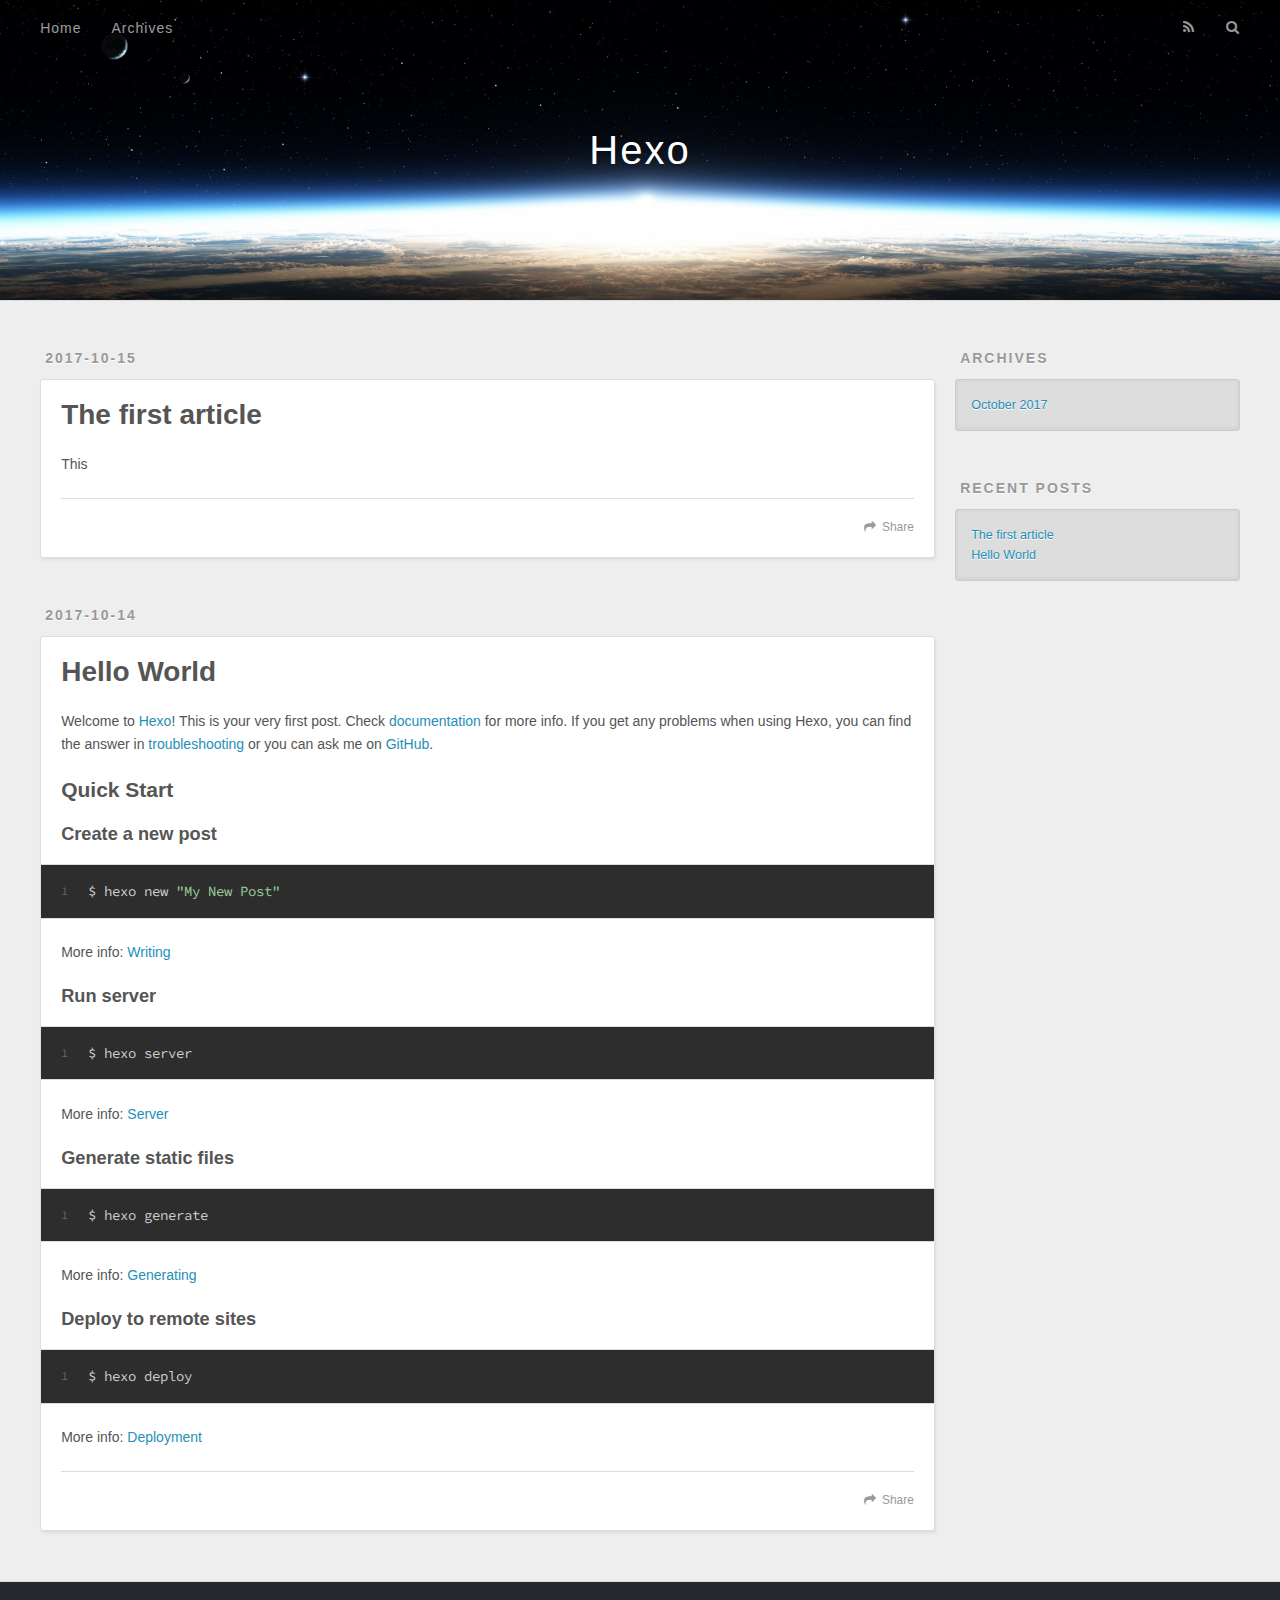
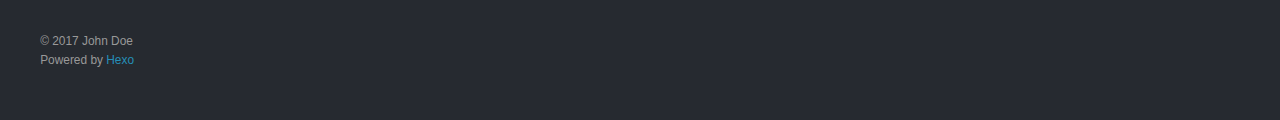
==== index.html @ 7804488b "Site updated: 2017-10-15 09:43:12" ====
<!DOCTYPE html>
<html>
<head>
  <meta charset="utf-8">
  
  <title>Hexo</title>
  <meta name="viewport" content="width=device-width, initial-scale=1, maximum-scale=1">
  <meta property="og:type" content="website">
<meta property="og:title" content="Hexo">
<meta property="og:url" content="http://yoursite.com/index.html">
<meta property="og:site_name" content="Hexo">
<meta name="twitter:card" content="summary">
<meta name="twitter:title" content="Hexo">
  
    <link rel="alternate" href="/atom.xml" title="Hexo" type="application/atom+xml">
  
  
    <link rel="icon" href="/favicon.png">
  
  
    <link href="//fonts.googleapis.com/css?family=Source+Code+Pro" rel="stylesheet" type="text/css">
  
  <link rel="stylesheet" href="/css/style.css">
  

</head>

<body>
  <div id="container">
    <div id="wrap">
      <header id="header">
  <div id="banner"></div>
  <div id="header-outer" class="outer">
    <div id="header-title" class="inner">
      <h1 id="logo-wrap">
        <a href="/" id="logo">Hexo</a>
      </h1>
      
    </div>
    <div id="header-inner" class="inner">
      <nav id="main-nav">
        <a id="main-nav-toggle" class="nav-icon"></a>
        
          <a class="main-nav-link" href="/">Home</a>
        
          <a class="main-nav-link" href="/archives">Archives</a>
        
      </nav>
      <nav id="sub-nav">
        
          <a id="nav-rss-link" class="nav-icon" href="/atom.xml" title="RSS Feed"></a>
        
        <a id="nav-search-btn" class="nav-icon" title="Search"></a>
      </nav>
      <div id="search-form-wrap">
        <form action="//google.com/search" method="get" accept-charset="UTF-8" class="search-form"><input type="search" name="q" class="search-form-input" placeholder="Search"><button type="submit" class="search-form-submit">&#xF002;</button><input type="hidden" name="sitesearch" value="http://yoursite.com"></form>
      </div>
    </div>
  </div>
</header>
      <div class="outer">
        <section id="main">
  
    <article id="post-The-first-article" class="article article-type-post" itemscope itemprop="blogPost">
  <div class="article-meta">
    <a href="/2017/10/15/The-first-article/" class="article-date">
  <time datetime="2017-10-14T16:37:29.000Z" itemprop="datePublished">2017-10-15</time>
</a>
    
  </div>
  <div class="article-inner">
    
    
      <header class="article-header">
        
  
    <h1 itemprop="name">
      <a class="article-title" href="/2017/10/15/The-first-article/">The first article</a>
    </h1>
  

      </header>
    
    <div class="article-entry" itemprop="articleBody">
      
        <p>This </p>

      
    </div>
    <footer class="article-footer">
      <a data-url="http://yoursite.com/2017/10/15/The-first-article/" data-id="cj8rjr5af0001rkcb51m2x45f" class="article-share-link">Share</a>
      
      
    </footer>
  </div>
  
</article>


  
    <article id="post-hello-world" class="article article-type-post" itemscope itemprop="blogPost">
  <div class="article-meta">
    <a href="/2017/10/14/hello-world/" class="article-date">
  <time datetime="2017-10-14T12:54:34.134Z" itemprop="datePublished">2017-10-14</time>
</a>
    
  </div>
  <div class="article-inner">
    
    
      <header class="article-header">
        
  
    <h1 itemprop="name">
      <a class="article-title" href="/2017/10/14/hello-world/">Hello World</a>
    </h1>
  

      </header>
    
    <div class="article-entry" itemprop="articleBody">
      
        <p>Welcome to <a href="https://hexo.io/" target="_blank" rel="external">Hexo</a>! This is your very first post. Check <a href="https://hexo.io/docs/" target="_blank" rel="external">documentation</a> for more info. If you get any problems when using Hexo, you can find the answer in <a href="https://hexo.io/docs/troubleshooting.html" target="_blank" rel="external">troubleshooting</a> or you can ask me on <a href="https://github.com/hexojs/hexo/issues" target="_blank" rel="external">GitHub</a>.</p>
<h2 id="Quick-Start"><a href="#Quick-Start" class="headerlink" title="Quick Start"></a>Quick Start</h2><h3 id="Create-a-new-post"><a href="#Create-a-new-post" class="headerlink" title="Create a new post"></a>Create a new post</h3><figure class="highlight bash"><table><tr><td class="gutter"><pre><div class="line">1</div></pre></td><td class="code"><pre><div class="line">$ hexo new <span class="string">"My New Post"</span></div></pre></td></tr></table></figure>
<p>More info: <a href="https://hexo.io/docs/writing.html" target="_blank" rel="external">Writing</a></p>
<h3 id="Run-server"><a href="#Run-server" class="headerlink" title="Run server"></a>Run server</h3><figure class="highlight bash"><table><tr><td class="gutter"><pre><div class="line">1</div></pre></td><td class="code"><pre><div class="line">$ hexo server</div></pre></td></tr></table></figure>
<p>More info: <a href="https://hexo.io/docs/server.html" target="_blank" rel="external">Server</a></p>
<h3 id="Generate-static-files"><a href="#Generate-static-files" class="headerlink" title="Generate static files"></a>Generate static files</h3><figure class="highlight bash"><table><tr><td class="gutter"><pre><div class="line">1</div></pre></td><td class="code"><pre><div class="line">$ hexo generate</div></pre></td></tr></table></figure>
<p>More info: <a href="https://hexo.io/docs/generating.html" target="_blank" rel="external">Generating</a></p>
<h3 id="Deploy-to-remote-sites"><a href="#Deploy-to-remote-sites" class="headerlink" title="Deploy to remote sites"></a>Deploy to remote sites</h3><figure class="highlight bash"><table><tr><td class="gutter"><pre><div class="line">1</div></pre></td><td class="code"><pre><div class="line">$ hexo deploy</div></pre></td></tr></table></figure>
<p>More info: <a href="https://hexo.io/docs/deployment.html" target="_blank" rel="external">Deployment</a></p>

      
    </div>
    <footer class="article-footer">
      <a data-url="http://yoursite.com/2017/10/14/hello-world/" data-id="cj8rjr5a20000rkcbiv8e2maz" class="article-share-link">Share</a>
      
      
    </footer>
  </div>
  
</article>


  

</section>
        
          <aside id="sidebar">
  
    

  
    

  
    
  
    
  <div class="widget-wrap">
    <h3 class="widget-title">Archives</h3>
    <div class="widget">
      <ul class="archive-list"><li class="archive-list-item"><a class="archive-list-link" href="/archives/2017/10/">October 2017</a></li></ul>
    </div>
  </div>


  
    
  <div class="widget-wrap">
    <h3 class="widget-title">Recent Posts</h3>
    <div class="widget">
      <ul>
        
          <li>
            <a href="/2017/10/15/The-first-article/">The first article</a>
          </li>
        
          <li>
            <a href="/2017/10/14/hello-world/">Hello World</a>
          </li>
        
      </ul>
    </div>
  </div>

  
</aside>
        
      </div>
      <footer id="footer">
  
  <div class="outer">
    <div id="footer-info" class="inner">
      &copy; 2017 John Doe<br>
      Powered by <a href="http://hexo.io/" target="_blank">Hexo</a>
    </div>
  </div>
</footer>
    </div>
    <nav id="mobile-nav">
  
    <a href="/" class="mobile-nav-link">Home</a>
  
    <a href="/archives" class="mobile-nav-link">Archives</a>
  
</nav>
    

<script src="//ajax.googleapis.com/ajax/libs/jquery/2.0.3/jquery.min.js"></script>


  <link rel="stylesheet" href="/fancybox/jquery.fancybox.css">
  <script src="/fancybox/jquery.fancybox.pack.js"></script>


<script src="/js/script.js"></script>

  </div>
</body>
</html>
---- css/style.css ----
body {
  width: 100%;
}
body:before,
body:after {
  content: "";
  display: table;
}
body:after {
  clear: both;
}
html,
body,
div,
span,
applet,
object,
iframe,
h1,
h2,
h3,
h4,
h5,
h6,
p,
blockquote,
pre,
a,
abbr,
acronym,
address,
big,
cite,
code,
del,
dfn,
em,
img,
ins,
kbd,
q,
s,
samp,
small,
strike,
strong,
sub,
sup,
tt,
var,
dl,
dt,
dd,
ol,
ul,
li,
fieldset,
form,
label,
legend,
table,
caption,
tbody,
tfoot,
thead,
tr,
th,
td {
  margin: 0;
  padding: 0;
  border: 0;
  outline: 0;
  font-weight: inherit;
  font-style: inherit;
  font-family: inherit;
  font-size: 100%;
  vertical-align: baseline;
}
body {
  line-height: 1;
  color: #000;
  background: #fff;
}
ol,
ul {
  list-style: none;
}
table {
  border-collapse: separate;
  border-spacing: 0;
  vertical-align: middle;
}
caption,
th,
td {
  text-align: left;
  font-weight: normal;
  vertical-align: middle;
}
a img {
  border: none;
}
input,
button {
  margin: 0;
  padding: 0;
}
input::-moz-focus-inner,
button::-moz-focus-inner {
  border: 0;
  padding: 0;
}
@font-face {
  font-family: FontAwesome;
  font-style: normal;
  font-weight: normal;
  src: url("fonts/fontawesome-webfont.eot?v=#4.0.3");
  src: url("fonts/fontawesome-webfont.eot?#iefix&v=#4.0.3") format("embedded-opentype"), url("fonts/fontawesome-webfont.woff?v=#4.0.3") format("woff"), url("fonts/fontawesome-webfont.ttf?v=#4.0.3") format("truetype"), url("fonts/fontawesome-webfont.svg#fontawesomeregular?v=#4.0.3") format("svg");
}
html,
body,
#container {
  height: 100%;
}
body {
  background: #eee;
  font: 14px "Helvetica Neue", Helvetica, Arial, sans-serif;
  -webkit-text-size-adjust: 100%;
}
.outer {
  max-width: 1220px;
  margin: 0 auto;
  padding: 0 20px;
}
.outer:before,
.outer:after {
  content: "";
  display: table;
}
.outer:after {
  clear: both;
}
.inner {
  display: inline;
  float: left;
  width: 98.33333333333333%;
  margin: 0 0.833333333333333%;
}
.left,
.alignleft {
  float: left;
}
.right,
.alignright {
  float: right;
}
.clear {
  clear: both;
}
#container {
  position: relative;
}
.mobile-nav-on {
  overflow: hidden;
}
#wrap {
  height: 100%;
  width: 100%;
  position: absolute;
  top: 0;
  left: 0;
  -webkit-transition: 0.2s ease-out;
  -moz-transition: 0.2s ease-out;
  -ms-transition: 0.2s ease-out;
  transition: 0.2s ease-out;
  z-index: 1;
  background: #eee;
}
.mobile-nav-on #wrap {
  left: 280px;
}
@media screen and (min-width: 768px) {
  #main {
    display: inline;
    float: left;
    width: 73.33333333333333%;
    margin: 0 0.833333333333333%;
  }
}
.article-date,
.article-category-link,
.archive-year,
.widget-title {
  text-decoration: none;
  text-transform: uppercase;
  letter-spacing: 2px;
  color: #999;
  margin-bottom: 1em;
  margin-left: 5px;
  line-height: 1em;
  text-shadow: 0 1px #fff;
  font-weight: bold;
}
.article-inner,
.archive-article-inner {
  background: #fff;
  -webkit-box-shadow: 1px 2px 3px #ddd;
  box-shadow: 1px 2px 3px #ddd;
  border: 1px solid #ddd;
  border-radius: 3px;
}
.article-entry h1,
.widget h1 {
  font-size: 2em;
}
.article-entry h2,
.widget h2 {
  font-size: 1.5em;
}
.article-entry h3,
.widget h3 {
  font-size: 1.3em;
}
.article-entry h4,
.widget h4 {
  font-size: 1.2em;
}
.article-entry h5,
.widget h5 {
  font-size: 1em;
}
.article-entry h6,
.widget h6 {
  font-size: 1em;
  color: #999;
}
.article-entry hr,
.widget hr {
  border: 1px dashed #ddd;
}
.article-entry strong,
.widget strong {
  font-weight: bold;
}
.article-entry em,
.widget em,
.article-entry cite,
.widget cite {
  font-style: italic;
}
.article-entry sup,
.widget sup,
.article-entry sub,
.widget sub {
  font-size: 0.75em;
  line-height: 0;
  position: relative;
  vertical-align: baseline;
}
.article-entry sup,
.widget sup {
  top: -0.5em;
}
.article-entry sub,
.widget sub {
  bottom: -0.2em;
}
.article-entry small,
.widget small {
  font-size: 0.85em;
}
.article-entry acronym,
.widget acronym,
.article-entry abbr,
.widget abbr {
  border-bottom: 1px dotted;
}
.article-entry ul,
.widget ul,
.article-entry ol,
.widget ol,
.article-entry dl,
.widget dl {
  margin: 0 20px;
  line-height: 1.6em;
}
.article-entry ul ul,
.widget ul ul,
.article-entry ol ul,
.widget ol ul,
.article-entry ul ol,
.widget ul ol,
.article-entry ol ol,
.widget ol ol {
  margin-top: 0;
  margin-bottom: 0;
}
.article-entry ul,
.widget ul {
  list-style: disc;
}
.article-entry ol,
.widget ol {
  list-style: decimal;
}
.article-entry dt,
.widget dt {
  font-weight: bold;
}
#header {
  height: 300px;
  position: relative;
  border-bottom: 1px solid #ddd;
}
#header:before,
#header:after {
  content: "";
  position: absolute;
  left: 0;
  right: 0;
  height: 40px;
}
#header:before {
  top: 0;
  background: -webkit-linear-gradient(rgba(0,0,0,0.2), transparent);
  background: -moz-linear-gradient(rgba(0,0,0,0.2), transparent);
  background: -ms-linear-gradient(rgba(0,0,0,0.2), transparent);
  background: linear-gradient(rgba(0,0,0,0.2), transparent);
}
#header:after {
  bottom: 0;
  background: -webkit-linear-gradient(transparent, rgba(0,0,0,0.2));
  background: -moz-linear-gradient(transparent, rgba(0,0,0,0.2));
  background: -ms-linear-gradient(transparent, rgba(0,0,0,0.2));
  background: linear-gradient(transparent, rgba(0,0,0,0.2));
}
#header-outer {
  height: 100%;
  position: relative;
}
#header-inner {
  position: relative;
  overflow: hidden;
}
#banner {
  position: absolute;
  top: 0;
  left: 0;
  width: 100%;
  height: 100%;
  background: url("images/banner.jpg") center #000;
  -webkit-background-size: cover;
  -moz-background-size: cover;
  background-size: cover;
  z-index: -1;
}
#header-title {
  text-align: center;
  height: 40px;
  position: absolute;
  top: 50%;
  left: 0;
  margin-top: -20px;
}
#logo,
#subtitle {
  text-decoration: none;
  color: #fff;
  font-weight: 300;
  text-shadow: 0 1px 4px rgba(0,0,0,0.3);
}
#logo {
  font-size: 40px;
  line-height: 40px;
  letter-spacing: 2px;
}
#subtitle {
  font-size: 16px;
  line-height: 16px;
  letter-spacing: 1px;
}
#subtitle-wrap {
  margin-top: 16px;
}
#main-nav {
  float: left;
  margin-left: -15px;
}
.nav-icon,
.main-nav-link {
  float: left;
  color: #fff;
  opacity: 0.6;
  text-decoration: none;
  text-shadow: 0 1px rgba(0,0,0,0.2);
  -webkit-transition: opacity 0.2s;
  -moz-transition: opacity 0.2s;
  -ms-transition: opacity 0.2s;
  transition: opacity 0.2s;
  display: block;
  padding: 20px 15px;
}
.nav-icon:hover,
.main-nav-link:hover {
  opacity: 1;
}
.nav-icon {
  font-family: FontAwesome;
  text-align: center;
  font-size: 14px;
  width: 14px;
  height: 14px;
  padding: 20px 15px;
  position: relative;
  cursor: pointer;
}
.main-nav-link {
  font-weight: 300;
  letter-spacing: 1px;
}
@media screen and (max-width: 479px) {
  .main-nav-link {
    display: none;
  }
}
#main-nav-toggle {
  display: none;
}
#main-nav-toggle:before {
  content: "\f0c9";
}
@media screen and (max-width: 479px) {
  #main-nav-toggle {
    display: block;
  }
}
#sub-nav {
  float: right;
  margin-right: -15px;
}
#nav-rss-link:before {
  content: "\f09e";
}
#nav-search-btn:before {
  content: "\f002";
}
#search-form-wrap {
  position: absolute;
  top: 15px;
  width: 150px;
  height: 30px;
  right: -150px;
  opacity: 0;
  -webkit-transition: 0.2s ease-out;
  -moz-transition: 0.2s ease-out;
  -ms-transition: 0.2s ease-out;
  transition: 0.2s ease-out;
}
#search-form-wrap.on {
  opacity: 1;
  right: 0;
}
@media screen and (max-width: 479px) {
  #search-form-wrap {
    width: 100%;
    right: -100%;
  }
}
.search-form {
  position: absolute;
  top: 0;
  left: 0;
  right: 0;
  background: #fff;
  padding: 5px 15px;
  border-radius: 15px;
  -webkit-box-shadow: 0 0 10px rgba(0,0,0,0.3);
  box-shadow: 0 0 10px rgba(0,0,0,0.3);
}
.search-form-input {
  border: none;
  background: none;
  color: #555;
  width: 100%;
  font: 13px "Helvetica Neue", Helvetica, Arial, sans-serif;
  outline: none;
}
.search-form-input::-webkit-search-results-decoration,
.search-form-input::-webkit-search-cancel-button {
  -webkit-appearance: none;
}
.search-form-submit {
  position: absolute;
  top: 50%;
  right: 10px;
  margin-top: -7px;
  font: 13px FontAwesome;
  border: none;
  background: none;
  color: #bbb;
  cursor: pointer;
}
.search-form-submit:hover,
.search-form-submit:focus {
  color: #777;
}
.article {
  margin: 50px 0;
}
.article-inner {
  overflow: hidden;
}
.article-meta:before,
.article-meta:after {
  content: "";
  display: table;
}
.article-meta:after {
  clear: both;
}
.article-date {
  float: left;
}
.article-category {
  float: left;
  line-height: 1em;
  color: #ccc;
  text-shadow: 0 1px #fff;
  margin-left: 8px;
}
.article-category:before {
  content: "\2022";
}
.article-category-link {
  margin: 0 12px 1em;
}
.article-header {
  padding: 20px 20px 0;
}
.article-title {
  text-decoration: none;
  font-size: 2em;
  font-weight: bold;
  color: #555;
  line-height: 1.1em;
  -webkit-transition: color 0.2s;
  -moz-transition: color 0.2s;
  -ms-transition: color 0.2s;
  transition: color 0.2s;
}
a.article-title:hover {
  color: #258fb8;
}
.article-entry {
  color: #555;
  padding: 0 20px;
}
.article-entry:before,
.article-entry:after {
  content: "";
  display: table;
}
.article-entry:after {
  clear: both;
}
.article-entry p,
.article-entry table {
  line-height: 1.6em;
  margin: 1.6em 0;
}
.article-entry h1,
.article-entry h2,
.article-entry h3,
.article-entry h4,
.article-entry h5,
.article-entry h6 {
  font-weight: bold;
}
.article-entry h1,
.article-entry h2,
.article-entry h3,
.article-entry h4,
.article-entry h5,
.article-entry h6 {
  line-height: 1.1em;
  margin: 1.1em 0;
}
.article-entry a {
  color: #258fb8;
  text-decoration: none;
}
.article-entry a:hover {
  text-decoration: underline;
}
.article-entry ul,
.article-entry ol,
.article-entry dl {
  margin-top: 1.6em;
  margin-bottom: 1.6em;
}
.article-entry img,
.article-entry video {
  max-width: 100%;
  height: auto;
  display: block;
  margin: auto;
}
.article-entry iframe {
  border: none;
}
.article-entry table {
  width: 100%;
  border-collapse: collapse;
  border-spacing: 0;
}
.article-entry th {
  font-weight: bold;
  border-bottom: 3px solid #ddd;
  padding-bottom: 0.5em;
}
.article-entry td {
  border-bottom: 1px solid #ddd;
  padding: 10px 0;
}
.article-entry blockquote {
  font-family: Georgia, "Times New Roman", serif;
  font-size: 1.4em;
  margin: 1.6em 20px;
  text-align: center;
}
.article-entry blockquote footer {
  font-size: 14px;
  margin: 1.6em 0;
  font-family: "Helvetica Neue", Helvetica, Arial, sans-serif;
}
.article-entry blockquote footer cite:before {
  content: "—";
  padding: 0 0.5em;
}
.article-entry .pullquote {
  text-align: left;
  width: 45%;
  margin: 0;
}
.article-entry .pullquote.left {
  margin-left: 0.5em;
  margin-right: 1em;
}
.article-entry .pullquote.right {
  margin-right: 0.5em;
  margin-left: 1em;
}
.article-entry .caption {
  color: #999;
  display: block;
  font-size: 0.9em;
  margin-top: 0.5em;
  position: relative;
  text-align: center;
}
.article-entry .video-container {
  position: relative;
  padding-top: 56.25%;
  height: 0;
  overflow: hidden;
}
.article-entry .video-container iframe,
.article-entry .video-container object,
.article-entry .video-container embed {
  position: absolute;
  top: 0;
  left: 0;
  width: 100%;
  height: 100%;
  margin-top: 0;
}
.article-more-link a {
  display: inline-block;
  line-height: 1em;
  padding: 6px 15px;
  border-radius: 15px;
  background: #eee;
  color: #999;
  text-shadow: 0 1px #fff;
  text-decoration: none;
}
.article-more-link a:hover {
  background: #258fb8;
  color: #fff;
  text-decoration: none;
  text-shadow: 0 1px #1e7293;
}
.article-footer {
  font-size: 0.85em;
  line-height: 1.6em;
  border-top: 1px solid #ddd;
  padding-top: 1.6em;
  margin: 0 20px 20px;
}
.article-footer:before,
.article-footer:after {
  content: "";
  display: table;
}
.article-footer:after {
  clear: both;
}
.article-footer a {
  color: #999;
  text-decoration: none;
}
.article-footer a:hover {
  color: #555;
}
.article-tag-list-item {
  float: left;
  margin-right: 10px;
}
.article-tag-list-link:before {
  content: "#";
}
.article-comment-link {
  float: right;
}
.article-comment-link:before {
  content: "\f075";
  font-family: FontAwesome;
  padding-right: 8px;
}
.article-share-link {
  cursor: pointer;
  float: right;
  margin-left: 20px;
}
.article-share-link:before {
  content: "\f064";
  font-family: FontAwesome;
  padding-right: 6px;
}
#article-nav {
  position: relative;
}
#article-nav:before,
#article-nav:after {
  content: "";
  display: table;
}
#article-nav:after {
  clear: both;
}
@media screen and (min-width: 768px) {
  #article-nav {
    margin: 50px 0;
  }
  #article-nav:before {
    width: 8px;
    height: 8px;
    position: absolute;
    top: 50%;
    left: 50%;
    margin-top: -4px;
    margin-left: -4px;
    content: "";
    border-radius: 50%;
    background: #ddd;
    -webkit-box-shadow: 0 1px 2px #fff;
    box-shadow: 0 1px 2px #fff;
  }
}
.article-nav-link-wrap {
  text-decoration: none;
  text-shadow: 0 1px #fff;
  color: #999;
  -webkit-box-sizing: border-box;
  -moz-box-sizing: border-box;
  box-sizing: border-box;
  margin-top: 50px;
  text-align: center;
  display: block;
}
.article-nav-link-wrap:hover {
  color: #555;
}
@media screen and (min-width: 768px) {
  .article-nav-link-wrap {
    width: 50%;
    margin-top: 0;
  }
}
@media screen and (min-width: 768px) {
  #article-nav-newer {
    float: left;
    text-align: right;
    padding-right: 20px;
  }
}
@media screen and (min-width: 768px) {
  #article-nav-older {
    float: right;
    text-align: left;
    padding-left: 20px;
  }
}
.article-nav-caption {
  text-transform: uppercase;
  letter-spacing: 2px;
  color: #ddd;
  line-height: 1em;
  font-weight: bold;
}
#article-nav-newer .article-nav-caption {
  margin-right: -2px;
}
.article-nav-title {
  font-size: 0.85em;
  line-height: 1.6em;
  margin-top: 0.5em;
}
.article-share-box {
  position: absolute;
  display: none;
  background: #fff;
  -webkit-box-shadow: 1px 2px 10px rgba(0,0,0,0.2);
  box-shadow: 1px 2px 10px rgba(0,0,0,0.2);
  border-radius: 3px;
  margin-left: -145px;
  overflow: hidden;
  z-index: 1;
}
.article-share-box.on {
  display: block;
}
.article-share-input {
  width: 100%;
  background: none;
  -webkit-box-sizing: border-box;
  -moz-box-sizing: border-box;
  box-sizing: border-box;
  font: 14px "Helvetica Neue", Helvetica, Arial, sans-serif;
  padding: 0 15px;
  color: #555;
  outline: none;
  border: 1px solid #ddd;
  border-radius: 3px 3px 0 0;
  height: 36px;
  line-height: 36px;
}
.article-share-links {
  background: #eee;
}
.article-share-links:before,
.article-share-links:after {
  content: "";
  display: table;
}
.article-share-links:after {
  clear: both;
}
.article-share-twitter,
.article-share-facebook,
.article-share-pinterest,
.article-share-google {
  width: 50px;
  height: 36px;
  display: block;
  float: left;
  position: relative;
  color: #999;
  text-shadow: 0 1px #fff;
}
.article-share-twitter:before,
.article-share-facebook:before,
.article-share-pinterest:before,
.article-share-google:before {
  font-size: 20px;
  font-family: FontAwesome;
  width: 20px;
  height: 20px;
  position: absolute;
  top: 50%;
  left: 50%;
  margin-top: -10px;
  margin-left: -10px;
  text-align: center;
}
.article-share-twitter:hover,
.article-share-facebook:hover,
.article-share-pinterest:hover,
.article-share-google:hover {
  color: #fff;
}
.article-share-twitter:before {
  content: "\f099";
}
.article-share-twitter:hover {
  background: #00aced;
  text-shadow: 0 1px #008abe;
}
.article-share-facebook:before {
  content: "\f09a";
}
.article-share-facebook:hover {
  background: #3b5998;
  text-shadow: 0 1px #2f477a;
}
.article-share-pinterest:before {
  content: "\f0d2";
}
.article-share-pinterest:hover {
  background: #cb2027;
  text-shadow: 0 1px #a21a1f;
}
.article-share-google:before {
  content: "\f0d5";
}
.article-share-google:hover {
  background: #dd4b39;
  text-shadow: 0 1px #be3221;
}
.article-gallery {
  background: #000;
  position: relative;
}
.article-gallery-photos {
  position: relative;
  overflow: hidden;
}
.article-gallery-img {
  display: none;
  max-width: 100%;
}
.article-gallery-img:first-child {
  display: block;
}
.article-gallery-img.loaded {
  position: absolute;
  display: block;
}
.article-gallery-img img {
  display: block;
  max-width: 100%;
  margin: 0 auto;
}
#comments {
  background: #fff;
  -webkit-box-shadow: 1px 2px 3px #ddd;
  box-shadow: 1px 2px 3px #ddd;
  padding: 20px;
  border: 1px solid #ddd;
  border-radius: 3px;
  margin: 50px 0;
}
#comments a {
  color: #258fb8;
}
.archives-wrap {
  margin: 50px 0;
}
.archives:before,
.archives:after {
  content: "";
  display: table;
}
.archives:after {
  clear: both;
}
.archive-year-wrap {
  margin-bottom: 1em;
}
.archives {
  -webkit-column-gap: 10px;
  -moz-column-gap: 10px;
  column-gap: 10px;
}
@media screen and (min-width: 480px) and (max-width: 767px) {
  .archives {
    -webkit-column-count: 2;
    -moz-column-count: 2;
    column-count: 2;
  }
}
@media screen and (min-width: 768px) {
  .archives {
    -webkit-column-count: 3;
    -moz-column-count: 3;
    column-count: 3;
  }
}
.archive-article {
  -webkit-column-break-inside: avoid;
  page-break-inside: avoid;
  overflow: hidden;
  break-inside: avoid-column;
}
.archive-article-inner {
  padding: 10px;
  margin-bottom: 15px;
}
.archive-article-title {
  text-decoration: none;
  font-weight: bold;
  color: #555;
  -webkit-transition: color 0.2s;
  -moz-transition: color 0.2s;
  -ms-transition: color 0.2s;
  transition: color 0.2s;
  line-height: 1.6em;
}
.archive-article-title:hover {
  color: #258fb8;
}
.archive-article-footer {
  margin-top: 1em;
}
.archive-article-date {
  color: #999;
  text-decoration: none;
  font-size: 0.85em;
  line-height: 1em;
  margin-bottom: 0.5em;
  display: block;
}
#page-nav {
  margin: 50px auto;
  background: #fff;
  -webkit-box-shadow: 1px 2px 3px #ddd;
  box-shadow: 1px 2px 3px #ddd;
  border: 1px solid #ddd;
  border-radius: 3px;
  text-align: center;
  color: #999;
  overflow: hidden;
}
#page-nav:before,
#page-nav:after {
  content: "";
  display: table;
}
#page-nav:after {
  clear: both;
}
#page-nav a,
#page-nav span {
  padding: 10px 20px;
  line-height: 1;
  height: 2ex;
}
#page-nav a {
  color: #999;
  text-decoration: none;
}
#page-nav a:hover {
  background: #999;
  color: #fff;
}
#page-nav .prev {
  float: left;
}
#page-nav .next {
  float: right;
}
#page-nav .page-number {
  display: inline-block;
}
@media screen and (max-width: 479px) {
  #page-nav .page-number {
    display: none;
  }
}
#page-nav .current {
  color: #555;
  font-weight: bold;
}
#page-nav .space {
  color: #ddd;
}
#footer {
  background: #262a30;
  padding: 50px 0;
  border-top: 1px solid #ddd;
  color: #999;
}
#footer a {
  color: #258fb8;
  text-decoration: none;
}
#footer a:hover {
  text-decoration: underline;
}
#footer-info {
  line-height: 1.6em;
  font-size: 0.85em;
}
.article-entry pre,
.article-entry .highlight {
  background: #2d2d2d;
  margin: 0 -20px;
  padding: 15px 20px;
  border-style: solid;
  border-color: #ddd;
  border-width: 1px 0;
  overflow: auto;
  color: #ccc;
  line-height: 22.400000000000002px;
}
.article-entry .highlight .gutter pre,
.article-entry .gist .gist-file .gist-data .line-numbers {
  color: #666;
  font-size: 0.85em;
}
.article-entry pre,
.article-entry code {
  font-family: "Source Code Pro", Consolas, Monaco, Menlo, Consolas, monospace;
}
.article-entry code {
  background: #eee;
  text-shadow: 0 1px #fff;
  padding: 0 0.3em;
}
.article-entry pre code {
  background: none;
  text-shadow: none;
  padding: 0;
}
.article-entry .highlight pre {
  border: none;
  margin: 0;
  padding: 0;
}
.article-entry .highlight table {
  margin: 0;
  width: auto;
}
.article-entry .highlight td {
  border: none;
  padding: 0;
}
.article-entry .highlight figcaption {
  font-size: 0.85em;
  color: #999;
  line-height: 1em;
  margin-bottom: 1em;
}
.article-entry .highlight figcaption:before,
.article-entry .highlight figcaption:after {
  content: "";
  display: table;
}
.article-entry .highlight figcaption:after {
  clear: both;
}
.article-entry .highlight figcaption a {
  float: right;
}
.article-entry .highlight .gutter pre {
  text-align: right;
  padding-right: 20px;
}
.article-entry .highlight .line {
  height: 22.400000000000002px;
}
.article-entry .highlight .line.marked {
  background: #515151;
}
.article-entry .gist {
  margin: 0 -20px;
  border-style: solid;
  border-color: #ddd;
  border-width: 1px 0;
  background: #2d2d2d;
  padding: 15px 20px 15px 0;
}
.article-entry .gist .gist-file {
  border: none;
  font-family: "Source Code Pro", Consolas, Monaco, Menlo, Consolas, monospace;
  margin: 0;
}
.article-entry .gist .gist-file .gist-data {
  background: none;
  border: none;
}
.article-entry .gist .gist-file .gist-data .line-numbers {
  background: none;
  border: none;
  padding: 0 20px 0 0;
}
.article-entry .gist .gist-file .gist-data .line-data {
  padding: 0 !important;
}
.article-entry .gist .gist-file .highlight {
  margin: 0;
  padding: 0;
  border: none;
}
.article-entry .gist .gist-file .gist-meta {
  background: #2d2d2d;
  color: #999;
  font: 0.85em "Helvetica Neue", Helvetica, Arial, sans-serif;
  text-shadow: 0 0;
  padding: 0;
  margin-top: 1em;
  margin-left: 20px;
}
.article-entry .gist .gist-file .gist-meta a {
  color: #258fb8;
  font-weight: normal;
}
.article-entry .gist .gist-file .gist-meta a:hover {
  text-decoration: underline;
}
pre .comment,
pre .title {
  color: #999;
}
pre .variable,
pre .attribute,
pre .tag,
pre .regexp,
pre .ruby .constant,
pre .xml .tag .title,
pre .xml .pi,
pre .xml .doctype,
pre .html .doctype,
pre .css .id,
pre .css .class,
pre .css .pseudo {
  color: #f2777a;
}
pre .number,
pre .preprocessor,
pre .built_in,
pre .literal,
pre .params,
pre .constant {
  color: #f99157;
}
pre .class,
pre .ruby .class .title,
pre .css .rules .attribute {
  color: #9c9;
}
pre .string,
pre .value,
pre .inheritance,
pre .header,
pre .ruby .symbol,
pre .xml .cdata {
  color: #9c9;
}
pre .css .hexcolor {
  color: #6cc;
}
pre .function,
pre .python .decorator,
pre .python .title,
pre .ruby .function .title,
pre .ruby .title .keyword,
pre .perl .sub,
pre .javascript .title,
pre .coffeescript .title {
  color: #69c;
}
pre .keyword,
pre .javascript .function {
  color: #c9c;
}
@media screen and (max-width: 479px) {
  #mobile-nav {
    position: absolute;
    top: 0;
    left: 0;
    width: 280px;
    height: 100%;
    background: #191919;
    border-right: 1px solid #fff;
  }
}
@media screen and (max-width: 479px) {
  .mobile-nav-link {
    display: block;
    color: #999;
    text-decoration: none;
    padding: 15px 20px;
    font-weight: bold;
  }
  .mobile-nav-link:hover {
    color: #fff;
  }
}
@media screen and (min-width: 768px) {
  #sidebar {
    display: inline;
    float: left;
    width: 23.333333333333332%;
    margin: 0 0.833333333333333%;
  }
}
.widget-wrap {
  margin: 50px 0;
}
.widget {
  color: #777;
  text-shadow: 0 1px #fff;
  background: #ddd;
  -webkit-box-shadow: 0 -1px 4px #ccc inset;
  box-shadow: 0 -1px 4px #ccc inset;
  border: 1px solid #ccc;
  padding: 15px;
  border-radius: 3px;
}
.widget a {
  color: #258fb8;
  text-decoration: none;
}
.widget a:hover {
  text-decoration: underline;
}
.widget ul ul,
.widget ol ul,
.widget dl ul,
.widget ul ol,
.widget ol ol,
.widget dl ol,
.widget ul dl,
.widget ol dl,
.widget dl dl {
  margin-left: 15px;
  list-style: disc;
}
.widget {
  line-height: 1.6em;
  word-wrap: break-word;
  font-size: 0.9em;
}
.widget ul,
.widget ol {
  list-style: none;
  margin: 0;
}
.widget ul ul,
.widget ol ul,
.widget ul ol,
.widget ol ol {
  margin: 0 20px;
}
.widget ul ul,
.widget ol ul {
  list-style: disc;
}
.widget ul ol,
.widget ol ol {
  list-style: decimal;
}
.category-list-count,
.tag-list-count,
.archive-list-count {
  padding-left: 5px;
  color: #999;
  font-size: 0.85em;
}
.category-list-count:before,
.tag-list-count:before,
.archive-list-count:before {
  content: "(";
}
.category-list-count:after,
.tag-list-count:after,
.archive-list-count:after {
  content: ")";
}
.tagcloud a {
  margin-right: 5px;
  display: inline-block;
}
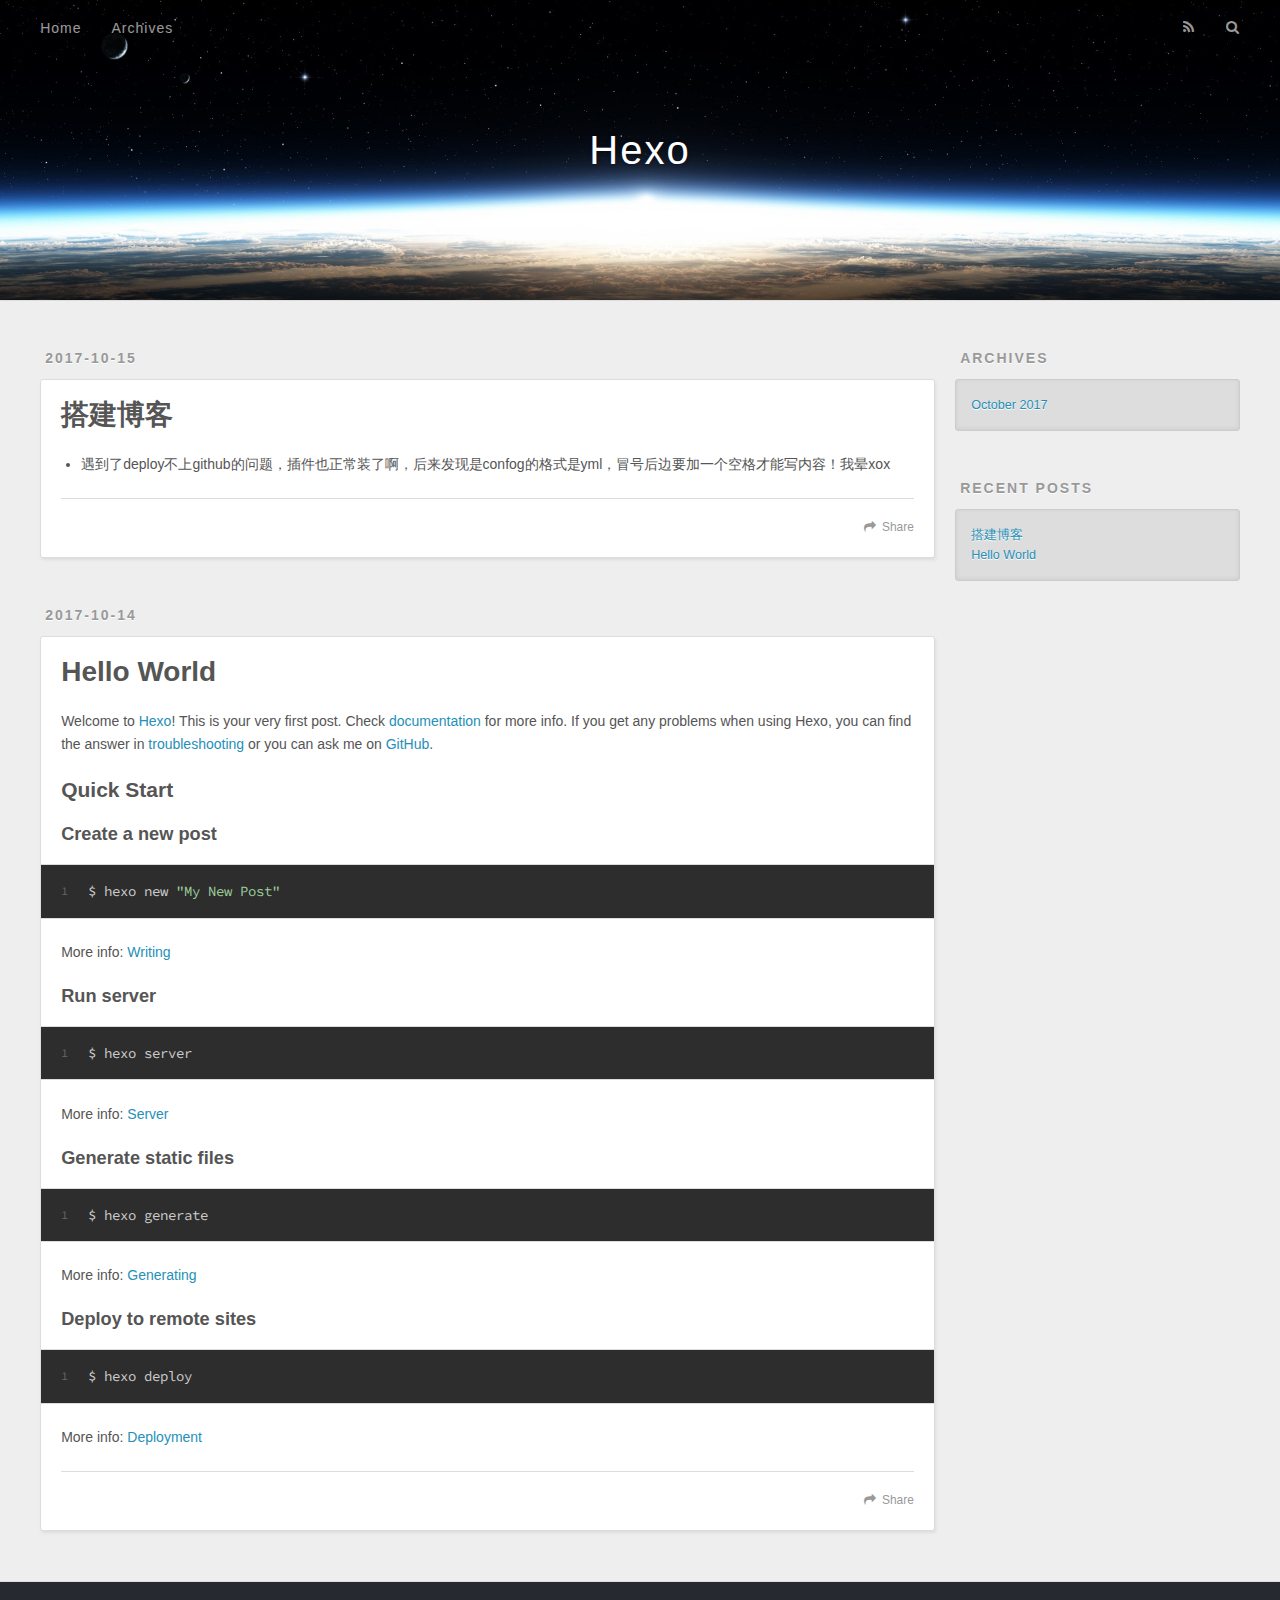
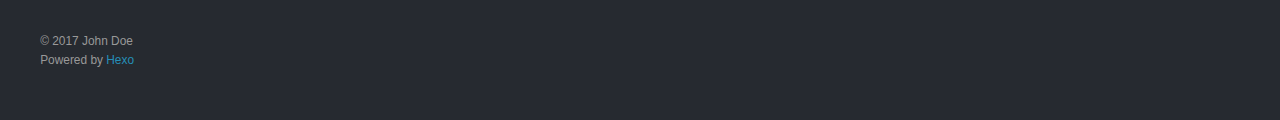
==== commit 67dbb1ba: "Site updated: 2017-10-15 09:51:53" ====
--- a/index.html
+++ b/index.html
@@ -75,7 +75,7 @@
         
   
     <h1 itemprop="name">
-      <a class="article-title" href="/2017/10/15/The-first-article/">The first article</a>
+      <a class="article-title" href="/2017/10/15/The-first-article/">搭建博客</a>
     </h1>
   
 
@@ -83,12 +83,14 @@
     
     <div class="article-entry" itemprop="articleBody">
       
-        <p>This </p>
+        <ul>
+<li>遇到了deploy不上github的问题，插件也正常装了啊，后来发现是confog的格式是yml，冒号后边要加一个空格才能写内容！我晕xox </li>
+</ul>
 
       
     </div>
     <footer class="article-footer">
-      <a data-url="http://yoursite.com/2017/10/15/The-first-article/" data-id="cj8rjr5af0001rkcb51m2x45f" class="article-share-link">Share</a>
+      <a data-url="http://yoursite.com/2017/10/15/The-first-article/" data-id="cj8s3hzmt0000locb338qxsbp" class="article-share-link">Share</a>
       
       
     </footer>
@@ -133,7 +135,7 @@
       
     </div>
     <footer class="article-footer">
-      <a data-url="http://yoursite.com/2017/10/14/hello-world/" data-id="cj8rjr5a20000rkcbiv8e2maz" class="article-share-link">Share</a>
+      <a data-url="http://yoursite.com/2017/10/14/hello-world/" data-id="cj8s3hzn20001locbwun68vrm" class="article-share-link">Share</a>
       
       
     </footer>
@@ -173,7 +175,7 @@
       <ul>
         
           <li>
-            <a href="/2017/10/15/The-first-article/">The first article</a>
+            <a href="/2017/10/15/The-first-article/">搭建博客</a>
           </li>
         
           <li>
--- a/css/style.css
+++ b/css/style.css
@@ -143,8 +143,8 @@
 .inner {
   display: inline;
   float: left;
-  width: 98.33333333333333%;
-  margin: 0 0.833333333333333%;
+  width: 98.3333333333333%;
+  margin: 0 0.8333333333333%;
 }
 .left,
 .alignleft {
@@ -183,8 +183,8 @@
   #main {
     display: inline;
     float: left;
-    width: 73.33333333333333%;
-    margin: 0 0.833333333333333%;
+    width: 73.3333333333333%;
+    margin: 0 0.8333333333333%;
   }
 }
 .article-date,
@@ -1291,8 +1291,8 @@
   #sidebar {
     display: inline;
     float: left;
-    width: 23.333333333333332%;
-    margin: 0 0.833333333333333%;
+    width: 23.3333333333333%;
+    margin: 0 0.8333333333333%;
   }
 }
 .widget-wrap {
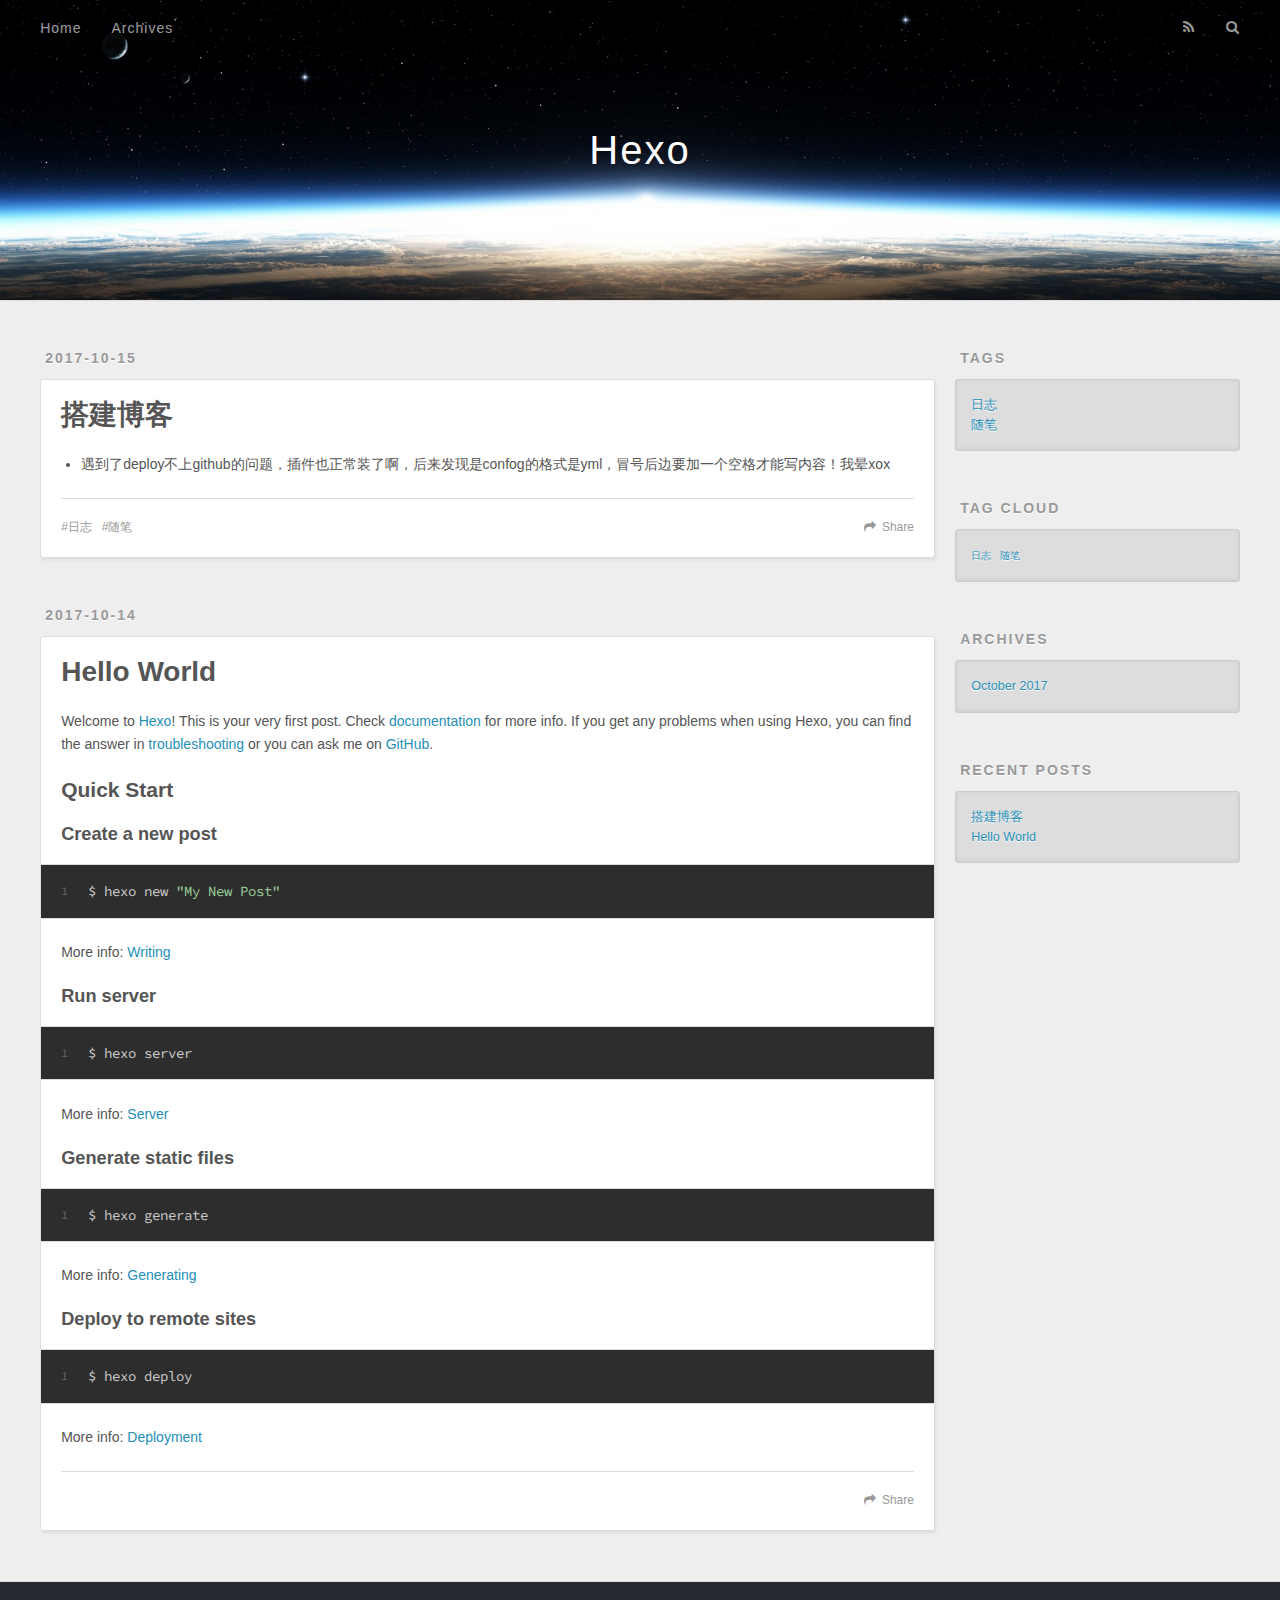
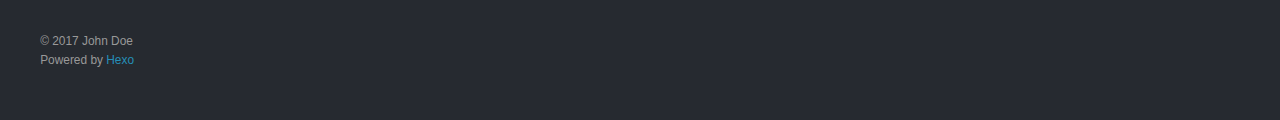
==== commit a73ea29b: "Site updated: 2017-10-15 10:35:26" ====
--- a/index.html
+++ b/index.html
@@ -90,9 +90,11 @@
       
     </div>
     <footer class="article-footer">
-      <a data-url="http://yoursite.com/2017/10/15/The-first-article/" data-id="cj8s3hzmt0000locb338qxsbp" class="article-share-link">Share</a>
-      
-      
+      <a data-url="http://yoursite.com/2017/10/15/The-first-article/" data-id="cj8s4w5ce000078cbz9l8sbc8" class="article-share-link">Share</a>
+      
+      
+  <ul class="article-tag-list"><li class="article-tag-list-item"><a class="article-tag-list-link" href="/tags/日志/">日志</a></li><li class="article-tag-list-item"><a class="article-tag-list-link" href="/tags/随笔/">随笔</a></li></ul>
+
     </footer>
   </div>
   
@@ -135,7 +137,7 @@
       
     </div>
     <footer class="article-footer">
-      <a data-url="http://yoursite.com/2017/10/14/hello-world/" data-id="cj8s3hzn20001locbwun68vrm" class="article-share-link">Share</a>
+      <a data-url="http://yoursite.com/2017/10/14/hello-world/" data-id="cj8s4w5cn000278cb1cs0rxyg" class="article-share-link">Share</a>
       
       
     </footer>
@@ -154,9 +156,23 @@
 
   
     
-
-  
-    
+  <div class="widget-wrap">
+    <h3 class="widget-title">Tags</h3>
+    <div class="widget">
+      <ul class="tag-list"><li class="tag-list-item"><a class="tag-list-link" href="/tags/日志/">日志</a></li><li class="tag-list-item"><a class="tag-list-link" href="/tags/随笔/">随笔</a></li></ul>
+    </div>
+  </div>
+
+
+  
+    
+  <div class="widget-wrap">
+    <h3 class="widget-title">Tag Cloud</h3>
+    <div class="widget tagcloud">
+      <a href="/tags/日志/" style="font-size: 10px;">日志</a> <a href="/tags/随笔/" style="font-size: 10px;">随笔</a>
+    </div>
+  </div>
+
   
     
   <div class="widget-wrap">
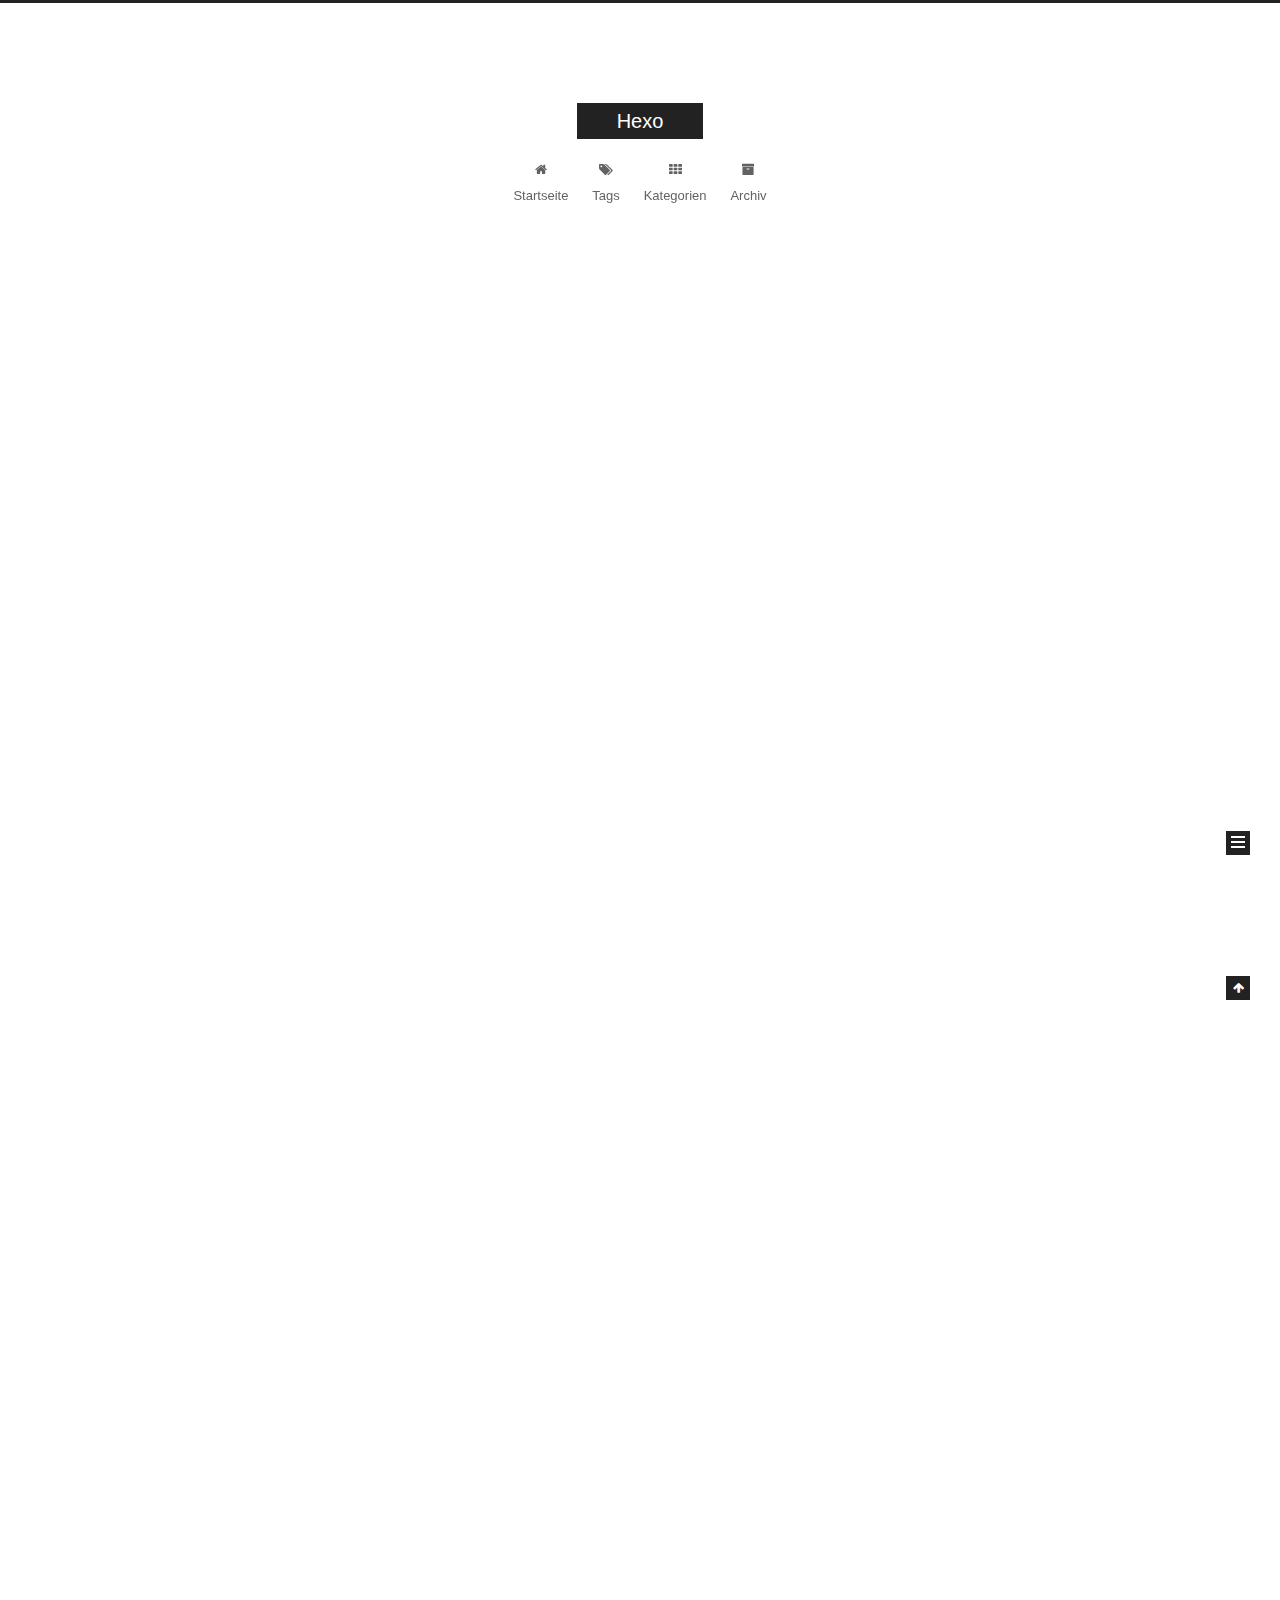
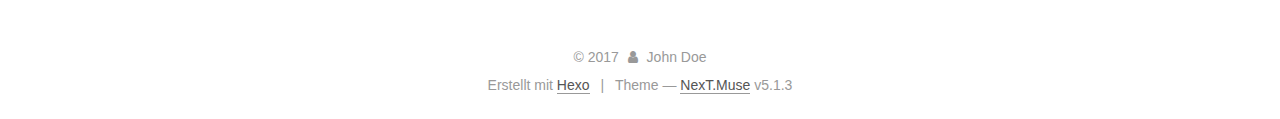
==== commit 0dc087fa: "Site updated: 2017-10-15 10:37:10" ====
--- a/index.html
+++ b/index.html
@@ -1,130 +1,449 @@
 <!DOCTYPE html>
-<html>
+
+
+
+  
+
+
+<html class="theme-next muse use-motion" lang="">
 <head>
-  <meta charset="utf-8">
-  
-  <title>Hexo</title>
-  <meta name="viewport" content="width=device-width, initial-scale=1, maximum-scale=1">
-  <meta property="og:type" content="website">
+  <meta charset="UTF-8"/>
+<meta http-equiv="X-UA-Compatible" content="IE=edge" />
+<meta name="viewport" content="width=device-width, initial-scale=1, maximum-scale=1"/>
+<meta name="theme-color" content="#222">
+
+
+
+
+
+
+
+
+
+<meta http-equiv="Cache-Control" content="no-transform" />
+<meta http-equiv="Cache-Control" content="no-siteapp" />
+
+
+
+
+
+
+
+
+
+
+
+
+
+
+
+
+  
+  
+  <link href="/lib/fancybox/source/jquery.fancybox.css?v=2.1.5" rel="stylesheet" type="text/css" />
+
+
+
+
+
+
+
+<link href="/lib/font-awesome/css/font-awesome.min.css?v=4.6.2" rel="stylesheet" type="text/css" />
+
+<link href="/css/main.css?v=5.1.3" rel="stylesheet" type="text/css" />
+
+
+  <link rel="apple-touch-icon" sizes="180x180" href="/images/apple-touch-icon-next.png?v=5.1.3">
+
+
+  <link rel="icon" type="image/png" sizes="32x32" href="/images/favicon-32x32-next.png?v=5.1.3">
+
+
+  <link rel="icon" type="image/png" sizes="16x16" href="/images/favicon-16x16-next.png?v=5.1.3">
+
+
+  <link rel="mask-icon" href="/images/logo.svg?v=5.1.3" color="#222">
+
+
+
+
+
+  <meta name="keywords" content="Hexo, NexT" />
+
+
+
+
+
+  <link rel="alternate" href="/atom.xml" title="Hexo" type="application/atom+xml" />
+
+
+
+
+
+
+<meta property="og:type" content="website">
 <meta property="og:title" content="Hexo">
 <meta property="og:url" content="http://yoursite.com/index.html">
 <meta property="og:site_name" content="Hexo">
 <meta name="twitter:card" content="summary">
 <meta name="twitter:title" content="Hexo">
-  
-    <link rel="alternate" href="/atom.xml" title="Hexo" type="application/atom+xml">
-  
-  
-    <link rel="icon" href="/favicon.png">
-  
-  
-    <link href="//fonts.googleapis.com/css?family=Source+Code+Pro" rel="stylesheet" type="text/css">
-  
-  <link rel="stylesheet" href="/css/style.css">
-  
+
+
+
+<script type="text/javascript" id="hexo.configurations">
+  var NexT = window.NexT || {};
+  var CONFIG = {
+    root: '/',
+    scheme: 'Muse',
+    version: '5.1.3',
+    sidebar: {"position":"left","display":"post","offset":12,"b2t":false,"scrollpercent":false,"onmobile":false},
+    fancybox: true,
+    tabs: true,
+    motion: {"enable":true,"async":false,"transition":{"post_block":"fadeIn","post_header":"slideDownIn","post_body":"slideDownIn","coll_header":"slideLeftIn","sidebar":"slideUpIn"}},
+    duoshuo: {
+      userId: '0',
+      author: 'Author'
+    },
+    algolia: {
+      applicationID: '',
+      apiKey: '',
+      indexName: '',
+      hits: {"per_page":10},
+      labels: {"input_placeholder":"Search for Posts","hits_empty":"We didn't find any results for the search: ${query}","hits_stats":"${hits} results found in ${time} ms"}
+    }
+  };
+</script>
+
+
+
+  <link rel="canonical" href="http://yoursite.com/"/>
+
+
+
+
+
+  <title>Hexo</title>
+  
+
+
+
+
+
+
+
 
 </head>
 
-<body>
-  <div id="container">
-    <div id="wrap">
-      <header id="header">
-  <div id="banner"></div>
-  <div id="header-outer" class="outer">
-    <div id="header-title" class="inner">
-      <h1 id="logo-wrap">
-        <a href="/" id="logo">Hexo</a>
-      </h1>
-      
+<body itemscope itemtype="http://schema.org/WebPage" lang="">
+
+  
+  
+    
+  
+
+  <div class="container sidebar-position-left 
+  page-home">
+    <div class="headband"></div>
+
+    <header id="header" class="header" itemscope itemtype="http://schema.org/WPHeader">
+      <div class="header-inner"><div class="site-brand-wrapper">
+  <div class="site-meta ">
+    
+
+    <div class="custom-logo-site-title">
+      <a href="/"  class="brand" rel="start">
+        <span class="logo-line-before"><i></i></span>
+        <span class="site-title">Hexo</span>
+        <span class="logo-line-after"><i></i></span>
+      </a>
     </div>
-    <div id="header-inner" class="inner">
-      <nav id="main-nav">
-        <a id="main-nav-toggle" class="nav-icon"></a>
-        
-          <a class="main-nav-link" href="/">Home</a>
-        
-          <a class="main-nav-link" href="/archives">Archives</a>
-        
-      </nav>
-      <nav id="sub-nav">
-        
-          <a id="nav-rss-link" class="nav-icon" href="/atom.xml" title="RSS Feed"></a>
-        
-        <a id="nav-search-btn" class="nav-icon" title="Search"></a>
-      </nav>
-      <div id="search-form-wrap">
-        <form action="//google.com/search" method="get" accept-charset="UTF-8" class="search-form"><input type="search" name="q" class="search-form-input" placeholder="Search"><button type="submit" class="search-form-submit">&#xF002;</button><input type="hidden" name="sitesearch" value="http://yoursite.com"></form>
-      </div>
-    </div>
+      
+        <p class="site-subtitle"></p>
+      
   </div>
-</header>
-      <div class="outer">
-        <section id="main">
-  
-    <article id="post-The-first-article" class="article article-type-post" itemscope itemprop="blogPost">
-  <div class="article-meta">
-    <a href="/2017/10/15/The-first-article/" class="article-date">
-  <time datetime="2017-10-14T16:37:29.000Z" itemprop="datePublished">2017-10-15</time>
-</a>
-    
+
+  <div class="site-nav-toggle">
+    <button>
+      <span class="btn-bar"></span>
+      <span class="btn-bar"></span>
+      <span class="btn-bar"></span>
+    </button>
   </div>
-  <div class="article-inner">
-    
-    
-      <header class="article-header">
-        
-  
-    <h1 itemprop="name">
-      <a class="article-title" href="/2017/10/15/The-first-article/">搭建博客</a>
-    </h1>
-  
-
+</div>
+
+<nav class="site-nav">
+  
+
+  
+    <ul id="menu" class="menu">
+      
+        
+        <li class="menu-item menu-item-home">
+          <a href="/" rel="section">
+            
+              <i class="menu-item-icon fa fa-fw fa-home"></i> <br />
+            
+            Startseite
+          </a>
+        </li>
+      
+        
+        <li class="menu-item menu-item-tags">
+          <a href="/tags/" rel="section">
+            
+              <i class="menu-item-icon fa fa-fw fa-tags"></i> <br />
+            
+            Tags
+          </a>
+        </li>
+      
+        
+        <li class="menu-item menu-item-categories">
+          <a href="/categories/" rel="section">
+            
+              <i class="menu-item-icon fa fa-fw fa-th"></i> <br />
+            
+            Kategorien
+          </a>
+        </li>
+      
+        
+        <li class="menu-item menu-item-archives">
+          <a href="/archives/" rel="section">
+            
+              <i class="menu-item-icon fa fa-fw fa-archive"></i> <br />
+            
+            Archiv
+          </a>
+        </li>
+      
+
+      
+    </ul>
+  
+
+  
+</nav>
+
+
+
+ </div>
+    </header>
+
+    <main id="main" class="main">
+      <div class="main-inner">
+        <div class="content-wrap">
+          <div id="content" class="content">
+            
+  <section id="posts" class="posts-expand">
+    
+      
+
+  
+
+  
+  
+  
+
+  <article class="post post-type-normal" itemscope itemtype="http://schema.org/Article">
+  
+  
+  
+  <div class="post-block">
+    <link itemprop="mainEntityOfPage" href="http://yoursite.com/2017/10/15/The-first-article/">
+
+    <span hidden itemprop="author" itemscope itemtype="http://schema.org/Person">
+      <meta itemprop="name" content="John Doe">
+      <meta itemprop="description" content="">
+      <meta itemprop="image" content="/images/avatar.gif">
+    </span>
+
+    <span hidden itemprop="publisher" itemscope itemtype="http://schema.org/Organization">
+      <meta itemprop="name" content="Hexo">
+    </span>
+
+    
+      <header class="post-header">
+
+        
+        
+          <h1 class="post-title" itemprop="name headline">
+                
+                <a class="post-title-link" href="/2017/10/15/The-first-article/" itemprop="url">搭建博客</a></h1>
+        
+
+        <div class="post-meta">
+          <span class="post-time">
+            
+              <span class="post-meta-item-icon">
+                <i class="fa fa-calendar-o"></i>
+              </span>
+              
+                <span class="post-meta-item-text">Veröffentlicht am</span>
+              
+              <time title="Post created" itemprop="dateCreated datePublished" datetime="2017-10-15T00:37:29+08:00">
+                2017-10-15
+              </time>
+            
+
+            
+
+            
+          </span>
+
+          
+
+          
+            
+          
+
+          
+          
+
+          
+
+          
+
+          
+
+        </div>
       </header>
     
-    <div class="article-entry" itemprop="articleBody">
-      
-        <ul>
+
+    
+    
+    
+    <div class="post-body" itemprop="articleBody">
+
+      
+      
+
+      
+        
+          
+            <ul>
 <li>遇到了deploy不上github的问题，插件也正常装了啊，后来发现是confog的格式是yml，冒号后边要加一个空格才能写内容！我晕xox </li>
 </ul>
 
+          
+        
       
     </div>
-    <footer class="article-footer">
-      <a data-url="http://yoursite.com/2017/10/15/The-first-article/" data-id="cj8s4w5ce000078cbz9l8sbc8" class="article-share-link">Share</a>
-      
-      
-  <ul class="article-tag-list"><li class="article-tag-list-item"><a class="article-tag-list-link" href="/tags/日志/">日志</a></li><li class="article-tag-list-item"><a class="article-tag-list-link" href="/tags/随笔/">随笔</a></li></ul>
-
+    
+    
+    
+
+    
+
+    
+
+    
+
+    <footer class="post-footer">
+      
+
+      
+
+      
+
+      
+      
+        <div class="post-eof"></div>
+      
     </footer>
   </div>
   
-</article>
-
-
-  
-    <article id="post-hello-world" class="article article-type-post" itemscope itemprop="blogPost">
-  <div class="article-meta">
-    <a href="/2017/10/14/hello-world/" class="article-date">
-  <time datetime="2017-10-14T12:54:34.134Z" itemprop="datePublished">2017-10-14</time>
-</a>
-    
-  </div>
-  <div class="article-inner">
-    
-    
-      <header class="article-header">
-        
-  
-    <h1 itemprop="name">
-      <a class="article-title" href="/2017/10/14/hello-world/">Hello World</a>
-    </h1>
-  
-
+  
+  
+  </article>
+
+
+    
+      
+
+  
+
+  
+  
+  
+
+  <article class="post post-type-normal" itemscope itemtype="http://schema.org/Article">
+  
+  
+  
+  <div class="post-block">
+    <link itemprop="mainEntityOfPage" href="http://yoursite.com/2017/10/14/hello-world/">
+
+    <span hidden itemprop="author" itemscope itemtype="http://schema.org/Person">
+      <meta itemprop="name" content="John Doe">
+      <meta itemprop="description" content="">
+      <meta itemprop="image" content="/images/avatar.gif">
+    </span>
+
+    <span hidden itemprop="publisher" itemscope itemtype="http://schema.org/Organization">
+      <meta itemprop="name" content="Hexo">
+    </span>
+
+    
+      <header class="post-header">
+
+        
+        
+          <h1 class="post-title" itemprop="name headline">
+                
+                <a class="post-title-link" href="/2017/10/14/hello-world/" itemprop="url">Hello World</a></h1>
+        
+
+        <div class="post-meta">
+          <span class="post-time">
+            
+              <span class="post-meta-item-icon">
+                <i class="fa fa-calendar-o"></i>
+              </span>
+              
+                <span class="post-meta-item-text">Veröffentlicht am</span>
+              
+              <time title="Post created" itemprop="dateCreated datePublished" datetime="2017-10-14T20:54:34+08:00">
+                2017-10-14
+              </time>
+            
+
+            
+
+            
+          </span>
+
+          
+
+          
+            
+          
+
+          
+          
+
+          
+
+          
+
+          
+
+        </div>
       </header>
     
-    <div class="article-entry" itemprop="articleBody">
-      
-        <p>Welcome to <a href="https://hexo.io/" target="_blank" rel="external">Hexo</a>! This is your very first post. Check <a href="https://hexo.io/docs/" target="_blank" rel="external">documentation</a> for more info. If you get any problems when using Hexo, you can find the answer in <a href="https://hexo.io/docs/troubleshooting.html" target="_blank" rel="external">troubleshooting</a> or you can ask me on <a href="https://github.com/hexojs/hexo/issues" target="_blank" rel="external">GitHub</a>.</p>
+
+    
+    
+    
+    <div class="post-body" itemprop="articleBody">
+
+      
+      
+
+      
+        
+          
+            <p>Welcome to <a href="https://hexo.io/" target="_blank" rel="external">Hexo</a>! This is your very first post. Check <a href="https://hexo.io/docs/" target="_blank" rel="external">documentation</a> for more info. If you get any problems when using Hexo, you can find the answer in <a href="https://hexo.io/docs/troubleshooting.html" target="_blank" rel="external">troubleshooting</a> or you can ask me on <a href="https://github.com/hexojs/hexo/issues" target="_blank" rel="external">GitHub</a>.</p>
 <h2 id="Quick-Start"><a href="#Quick-Start" class="headerlink" title="Quick Start"></a>Quick Start</h2><h3 id="Create-a-new-post"><a href="#Create-a-new-post" class="headerlink" title="Create a new post"></a>Create a new post</h3><figure class="highlight bash"><table><tr><td class="gutter"><pre><div class="line">1</div></pre></td><td class="code"><pre><div class="line">$ hexo new <span class="string">"My New Post"</span></div></pre></td></tr></table></figure>
 <p>More info: <a href="https://hexo.io/docs/writing.html" target="_blank" rel="external">Writing</a></p>
 <h3 id="Run-server"><a href="#Run-server" class="headerlink" title="Run server"></a>Run server</h3><figure class="highlight bash"><table><tr><td class="gutter"><pre><div class="line">1</div></pre></td><td class="code"><pre><div class="line">$ hexo server</div></pre></td></tr></table></figure>
@@ -134,106 +453,323 @@
 <h3 id="Deploy-to-remote-sites"><a href="#Deploy-to-remote-sites" class="headerlink" title="Deploy to remote sites"></a>Deploy to remote sites</h3><figure class="highlight bash"><table><tr><td class="gutter"><pre><div class="line">1</div></pre></td><td class="code"><pre><div class="line">$ hexo deploy</div></pre></td></tr></table></figure>
 <p>More info: <a href="https://hexo.io/docs/deployment.html" target="_blank" rel="external">Deployment</a></p>
 
+          
+        
       
     </div>
-    <footer class="article-footer">
-      <a data-url="http://yoursite.com/2017/10/14/hello-world/" data-id="cj8s4w5cn000278cb1cs0rxyg" class="article-share-link">Share</a>
-      
+    
+    
+    
+
+    
+
+    
+
+    
+
+    <footer class="post-footer">
+      
+
+      
+
+      
+
+      
+      
+        <div class="post-eof"></div>
       
     </footer>
   </div>
   
-</article>
-
-
-  
-
-</section>
-        
-          <aside id="sidebar">
-  
-    
-
-  
-    
-  <div class="widget-wrap">
-    <h3 class="widget-title">Tags</h3>
-    <div class="widget">
-      <ul class="tag-list"><li class="tag-list-item"><a class="tag-list-link" href="/tags/日志/">日志</a></li><li class="tag-list-item"><a class="tag-list-link" href="/tags/随笔/">随笔</a></li></ul>
+  
+  
+  </article>
+
+
+    
+  </section>
+
+  
+
+
+          </div>
+          
+
+
+          
+
+        </div>
+        
+          
+  
+  <div class="sidebar-toggle">
+    <div class="sidebar-toggle-line-wrap">
+      <span class="sidebar-toggle-line sidebar-toggle-line-first"></span>
+      <span class="sidebar-toggle-line sidebar-toggle-line-middle"></span>
+      <span class="sidebar-toggle-line sidebar-toggle-line-last"></span>
     </div>
   </div>
 
-
-  
-    
-  <div class="widget-wrap">
-    <h3 class="widget-title">Tag Cloud</h3>
-    <div class="widget tagcloud">
-      <a href="/tags/日志/" style="font-size: 10px;">日志</a> <a href="/tags/随笔/" style="font-size: 10px;">随笔</a>
+  <aside id="sidebar" class="sidebar">
+    
+    <div class="sidebar-inner">
+
+      
+
+      
+
+      <section class="site-overview-wrap sidebar-panel sidebar-panel-active">
+        <div class="site-overview">
+          <div class="site-author motion-element" itemprop="author" itemscope itemtype="http://schema.org/Person">
+            
+              <p class="site-author-name" itemprop="name">John Doe</p>
+              <p class="site-description motion-element" itemprop="description"></p>
+          </div>
+
+          <nav class="site-state motion-element">
+
+            
+              <div class="site-state-item site-state-posts">
+              
+                <a href="/archives/">
+              
+                  <span class="site-state-item-count">2</span>
+                  <span class="site-state-item-name">Artikel</span>
+                </a>
+              </div>
+            
+
+            
+
+            
+              
+              
+              <div class="site-state-item site-state-tags">
+                <a href="/tags/index.html">
+                  <span class="site-state-item-count">2</span>
+                  <span class="site-state-item-name">Tags</span>
+                </a>
+              </div>
+            
+
+          </nav>
+
+          
+            <div class="feed-link motion-element">
+              <a href="/atom.xml" rel="alternate">
+                <i class="fa fa-rss"></i>
+                RSS
+              </a>
+            </div>
+          
+
+          <div class="links-of-author motion-element">
+            
+          </div>
+
+          
+          
+
+          
+          
+
+          
+
+        </div>
+      </section>
+
+      
+
+      
+
     </div>
+  </aside>
+
+
+        
+      </div>
+    </main>
+
+    <footer id="footer" class="footer">
+      <div class="footer-inner">
+        <div class="copyright">&copy; <span itemprop="copyrightYear">2017</span>
+  <span class="with-love">
+    <i class="fa fa-user"></i>
+  </span>
+  <span class="author" itemprop="copyrightHolder">John Doe</span>
+
+  
+</div>
+
+
+  <div class="powered-by">Erstellt mit  <a class="theme-link" target="_blank" href="https://hexo.io">Hexo</a></div>
+
+
+
+  <span class="post-meta-divider">|</span>
+
+
+
+  <div class="theme-info">Theme &mdash; <a class="theme-link" target="_blank" href="https://github.com/iissnan/hexo-theme-next">NexT.Muse</a> v5.1.3</div>
+
+
+
+
+        
+
+
+
+
+
+
+
+        
+      </div>
+    </footer>
+
+    
+      <div class="back-to-top">
+        <i class="fa fa-arrow-up"></i>
+        
+      </div>
+    
+
+    
+
   </div>
 
   
-    
-  <div class="widget-wrap">
-    <h3 class="widget-title">Archives</h3>
-    <div class="widget">
-      <ul class="archive-list"><li class="archive-list-item"><a class="archive-list-link" href="/archives/2017/10/">October 2017</a></li></ul>
-    </div>
-  </div>
-
-
-  
-    
-  <div class="widget-wrap">
-    <h3 class="widget-title">Recent Posts</h3>
-    <div class="widget">
-      <ul>
-        
-          <li>
-            <a href="/2017/10/15/The-first-article/">搭建博客</a>
-          </li>
-        
-          <li>
-            <a href="/2017/10/14/hello-world/">Hello World</a>
-          </li>
-        
-      </ul>
-    </div>
-  </div>
-
-  
-</aside>
-        
-      </div>
-      <footer id="footer">
-  
-  <div class="outer">
-    <div id="footer-info" class="inner">
-      &copy; 2017 John Doe<br>
-      Powered by <a href="http://hexo.io/" target="_blank">Hexo</a>
-    </div>
-  </div>
-</footer>
-    </div>
-    <nav id="mobile-nav">
-  
-    <a href="/" class="mobile-nav-link">Home</a>
-  
-    <a href="/archives" class="mobile-nav-link">Archives</a>
-  
-</nav>
-    
-
-<script src="//ajax.googleapis.com/ajax/libs/jquery/2.0.3/jquery.min.js"></script>
-
-
-  <link rel="stylesheet" href="/fancybox/jquery.fancybox.css">
-  <script src="/fancybox/jquery.fancybox.pack.js"></script>
-
-
-<script src="/js/script.js"></script>
-
-  </div>
+
+<script type="text/javascript">
+  if (Object.prototype.toString.call(window.Promise) !== '[object Function]') {
+    window.Promise = null;
+  }
+</script>
+
+
+
+
+
+
+
+
+
+  
+
+
+
+
+
+
+
+
+
+
+
+
+  
+  
+    <script type="text/javascript" src="/lib/jquery/index.js?v=2.1.3"></script>
+  
+
+  
+  
+    <script type="text/javascript" src="/lib/fastclick/lib/fastclick.min.js?v=1.0.6"></script>
+  
+
+  
+  
+    <script type="text/javascript" src="/lib/jquery_lazyload/jquery.lazyload.js?v=1.9.7"></script>
+  
+
+  
+  
+    <script type="text/javascript" src="/lib/velocity/velocity.min.js?v=1.2.1"></script>
+  
+
+  
+  
+    <script type="text/javascript" src="/lib/velocity/velocity.ui.min.js?v=1.2.1"></script>
+  
+
+  
+  
+    <script type="text/javascript" src="/lib/fancybox/source/jquery.fancybox.pack.js?v=2.1.5"></script>
+  
+
+
+  
+
+
+  <script type="text/javascript" src="/js/src/utils.js?v=5.1.3"></script>
+
+  <script type="text/javascript" src="/js/src/motion.js?v=5.1.3"></script>
+
+
+
+  
+  
+
+  
+
+  
+
+
+  <script type="text/javascript" src="/js/src/bootstrap.js?v=5.1.3"></script>
+
+
+
+  
+
+
+  
+
+
+
+
+	
+
+
+
+
+
+  
+
+
+
+
+
+  
+
+
+
+
+
+
+
+
+
+
+
+
+  
+
+
+
+
+
+  
+
+  
+
+  
+  
+
+  
+
+  
+
+  
+
 </body>
-</html>+</html>
--- a/css/main.css
+++ b/css/main.css
@@ -0,0 +1,2661 @@
+/* normalize.css v3.0.2 | MIT License | git.io/normalize */
+html {
+  font-family: sans-serif; /* 1 */
+  -ms-text-size-adjust: 100%; /* 2 */
+  -webkit-text-size-adjust: 100%; /* 2 */
+}
+body {
+  margin: 0;
+}
+article,
+aside,
+details,
+figcaption,
+figure,
+footer,
+header,
+hgroup,
+main,
+menu,
+nav,
+section,
+summary {
+  display: block;
+}
+audio,
+canvas,
+progress,
+video {
+  display: inline-block; /* 1 */
+  vertical-align: baseline; /* 2 */
+}
+audio:not([controls]) {
+  display: none;
+  height: 0;
+}
+[hidden],
+template {
+  display: none;
+}
+a {
+  background-color: transparent;
+}
+a:active,
+a:hover {
+  outline: 0;
+}
+abbr[title] {
+  border-bottom: 1px dotted;
+}
+b,
+strong {
+  font-weight: bold;
+}
+dfn {
+  font-style: italic;
+}
+h1 {
+  font-size: 2em;
+  margin: 0.67em 0;
+}
+mark {
+  background: #ff0;
+  color: #000;
+}
+small {
+  font-size: 80%;
+}
+sub,
+sup {
+  font-size: 75%;
+  line-height: 0;
+  position: relative;
+  vertical-align: baseline;
+}
+sup {
+  top: -0.5em;
+}
+sub {
+  bottom: -0.25em;
+}
+img {
+  border: 0;
+}
+svg:not(:root) {
+  overflow: hidden;
+}
+figure {
+  margin: 1em 40px;
+}
+hr {
+  -moz-box-sizing: content-box;
+  box-sizing: content-box;
+  height: 0;
+}
+pre {
+  overflow: auto;
+}
+code,
+kbd,
+pre,
+samp {
+  font-family: monospace, monospace;
+  font-size: 1em;
+}
+button,
+input,
+optgroup,
+select,
+textarea {
+  color: inherit; /* 1 */
+  font: inherit; /* 2 */
+  margin: 0; /* 3 */
+}
+button {
+  overflow: visible;
+}
+button,
+select {
+  text-transform: none;
+}
+button,
+html input[type="button"],
+input[type="reset"],
+input[type="submit"] {
+  -webkit-appearance: button; /* 2 */
+  cursor: pointer; /* 3 */
+}
+button[disabled],
+html input[disabled] {
+  cursor: default;
+}
+button::-moz-focus-inner,
+input::-moz-focus-inner {
+  border: 0;
+  padding: 0;
+}
+input {
+  line-height: normal;
+}
+input[type="checkbox"],
+input[type="radio"] {
+  box-sizing: border-box; /* 1 */
+  padding: 0; /* 2 */
+}
+input[type="number"]::-webkit-inner-spin-button,
+input[type="number"]::-webkit-outer-spin-button {
+  height: auto;
+}
+input[type="search"] {
+  -webkit-appearance: textfield; /* 1 */
+  -moz-box-sizing: content-box;
+  -webkit-box-sizing: content-box; /* 2 */
+  box-sizing: content-box;
+}
+input[type="search"]::-webkit-search-cancel-button,
+input[type="search"]::-webkit-search-decoration {
+  -webkit-appearance: none;
+}
+fieldset {
+  border: 1px solid #c0c0c0;
+  margin: 0 2px;
+  padding: 0.35em 0.625em 0.75em;
+}
+legend {
+  border: 0; /* 1 */
+  padding: 0; /* 2 */
+}
+textarea {
+  overflow: auto;
+}
+optgroup {
+  font-weight: bold;
+}
+table {
+  border-collapse: collapse;
+  border-spacing: 0;
+}
+td,
+th {
+  padding: 0;
+}
+::selection {
+  background: #262a30;
+  color: #fff;
+}
+body {
+  position: relative;
+  font-family: 'Lato', "PingFang SC", "Microsoft YaHei", sans-serif;
+  font-size: 14px;
+  line-height: 2;
+  color: #555;
+  background: #fff;
+}
+@media (max-width: 767px) {
+  body {
+    padding-right: 0 !important;
+  }
+}
+@media (min-width: 768px) and (max-width: 991px) {
+  body {
+    padding-right: 0 !important;
+  }
+}
+@media (min-width: 1600px) {
+  body {
+    font-size: 16px;
+  }
+}
+h1,
+h2,
+h3,
+h4,
+h5,
+h6 {
+  margin: 0;
+  padding: 0;
+  font-weight: bold;
+  line-height: 1.5;
+  font-family: 'Lato', "PingFang SC", "Microsoft YaHei", sans-serif;
+}
+h2,
+h3,
+h4,
+h5,
+h6 {
+  margin: 20px 0 15px;
+}
+h1 {
+  font-size: 22px;
+}
+@media (max-width: 767px) {
+  h1 {
+    font-size: 18px;
+  }
+}
+h2 {
+  font-size: 20px;
+}
+@media (max-width: 767px) {
+  h2 {
+    font-size: 16px;
+  }
+}
+h3 {
+  font-size: 18px;
+}
+@media (max-width: 767px) {
+  h3 {
+    font-size: 14px;
+  }
+}
+h4 {
+  font-size: 16px;
+}
+@media (max-width: 767px) {
+  h4 {
+    font-size: 12px;
+  }
+}
+h5 {
+  font-size: 14px;
+}
+@media (max-width: 767px) {
+  h5 {
+    font-size: 10px;
+  }
+}
+h6 {
+  font-size: 12px;
+}
+@media (max-width: 767px) {
+  h6 {
+    font-size: 8px;
+  }
+}
+p {
+  margin: 0 0 20px 0;
+}
+a {
+  color: #555;
+  text-decoration: none;
+  outline: none;
+  border-bottom: 1px solid #999;
+  word-wrap: break-word;
+}
+a:hover {
+  color: #222;
+  border-bottom-color: #222;
+}
+blockquote {
+  margin: 0;
+  padding: 0;
+}
+img {
+  display: block;
+  margin: auto;
+  max-width: 100%;
+  height: auto;
+}
+hr {
+  margin: 40px 0;
+  height: 3px;
+  border: none;
+  background-color: #ddd;
+  background-image: repeating-linear-gradient(-45deg, #fff, #fff 4px, transparent 4px, transparent 8px);
+}
+blockquote {
+  padding: 0 15px;
+  color: #666;
+  border-left: 4px solid #ddd;
+}
+blockquote cite::before {
+  content: "-";
+  padding: 0 5px;
+}
+dt {
+  font-weight: 700;
+}
+dd {
+  margin: 0;
+  padding: 0;
+}
+kbd {
+  border: 1px solid #ccc;
+  border-radius: 0.2em;
+  box-shadow: 0.1em 0.1em 0.2em rgba(0,0,0,0.1);
+  background-color: #f9f9f9;
+  font-family: inherit;
+  background-image: -webkit-linear-gradient(top, #eee, #fff, #eee);
+  padding: 0.1em 0.3em;
+  white-space: nowrap;
+}
+.text-left {
+  text-align: left;
+}
+.text-center {
+  text-align: center;
+}
+.text-right {
+  text-align: right;
+}
+.text-justify {
+  text-align: justify;
+}
+.text-nowrap {
+  white-space: nowrap;
+}
+.text-lowercase {
+  text-transform: lowercase;
+}
+.text-uppercase {
+  text-transform: uppercase;
+}
+.text-capitalize {
+  text-transform: capitalize;
+}
+.center-block {
+  display: block;
+  margin-left: auto;
+  margin-right: auto;
+}
+.clearfix:before,
+.clearfix:after {
+  content: " ";
+  display: table;
+}
+.clearfix:after {
+  clear: both;
+}
+.pullquote {
+  width: 45%;
+}
+.pullquote.left {
+  float: left;
+  margin-left: 5px;
+  margin-right: 10px;
+}
+.pullquote.right {
+  float: right;
+  margin-left: 10px;
+  margin-right: 5px;
+}
+.affix.affix.affix {
+  position: fixed;
+}
+.translation {
+  margin-top: -20px;
+  font-size: 14px;
+  color: #999;
+}
+.scrollbar-measure {
+  width: 100px;
+  height: 100px;
+  overflow: scroll;
+  position: absolute;
+  top: -9999px;
+}
+.use-motion .motion-element {
+  opacity: 0;
+}
+table {
+  margin: 20px 0;
+  width: 100%;
+  border-collapse: collapse;
+  border-spacing: 0;
+  border: 1px solid #ddd;
+  font-size: 14px;
+  table-layout: fixed;
+  word-wrap: break-all;
+}
+table>tbody>tr:nth-of-type(odd) {
+  background-color: #f9f9f9;
+}
+table>tbody>tr:hover {
+  background-color: #f5f5f5;
+}
+caption,
+th,
+td {
+  padding: 8px;
+  text-align: left;
+  vertical-align: middle;
+  font-weight: normal;
+}
+th,
+td {
+  border-bottom: 3px solid #ddd;
+  border-right: 1px solid #eee;
+}
+th {
+  padding-bottom: 10px;
+  font-weight: 700;
+}
+td {
+  border-bottom-width: 1px;
+}
+html,
+body {
+  height: 100%;
+}
+.container {
+  position: relative;
+  min-height: 100%;
+}
+.header-inner {
+  margin: 0 auto;
+  padding: 100px 0 70px;
+  width: 700px;
+}
+@media (min-width: 1600px) {
+  .container .header-inner {
+    width: 900px;
+  }
+}
+.main {
+  padding-bottom: 150px;
+}
+.main-inner {
+  margin: 0 auto;
+  width: 700px;
+}
+@media (min-width: 1600px) {
+  .container .main-inner {
+    width: 900px;
+  }
+}
+.footer {
+  position: absolute;
+  left: 0;
+  bottom: 0;
+  width: 100%;
+  min-height: 50px;
+}
+.footer-inner {
+  box-sizing: border-box;
+  margin: 20px auto;
+  width: 700px;
+}
+@media (min-width: 1600px) {
+  .container .footer-inner {
+    width: 900px;
+  }
+}
+pre,
+.highlight {
+  overflow: auto;
+  margin: 20px 0;
+  padding: 0;
+  font-size: 13px;
+  color: #4d4d4c;
+  background: #f7f7f7;
+  line-height: 1.6;
+}
+pre,
+code {
+  font-family: consolas, Menlo, "PingFang SC", "Microsoft YaHei", monospace;
+}
+code {
+  padding: 2px 4px;
+  word-wrap: break-word;
+  color: #555;
+  background: #eee;
+  border-radius: 3px;
+  font-size: 13px;
+}
+pre {
+  padding: 10px;
+}
+pre code {
+  padding: 0;
+  color: #4d4d4c;
+  background: none;
+  text-shadow: none;
+}
+.highlight {
+  border-radius: 1px;
+}
+.highlight pre {
+  border: none;
+  margin: 0;
+  padding: 10px 0;
+}
+.highlight table {
+  margin: 0;
+  width: auto;
+  border: none;
+}
+.highlight td {
+  border: none;
+  padding: 0;
+}
+.highlight figcaption {
+  font-size: 1em;
+  color: #4d4d4c;
+  line-height: 1em;
+  margin-bottom: 1em;
+}
+.highlight figcaption:before,
+.highlight figcaption:after {
+  content: " ";
+  display: table;
+}
+.highlight figcaption:after {
+  clear: both;
+}
+.highlight figcaption a {
+  float: right;
+  color: #4d4d4c;
+}
+.highlight figcaption a:hover {
+  border-bottom-color: #4d4d4c;
+}
+.highlight .gutter pre {
+  padding-left: 10px;
+  padding-right: 10px;
+  color: #869194;
+  text-align: right;
+  background-color: #eff2f3;
+}
+.highlight .code pre {
+  width: 100%;
+  padding-left: 10px;
+  padding-right: 10px;
+  background-color: #f7f7f7;
+}
+.highlight .line {
+  height: 20px;
+}
+.gutter {
+  -webkit-user-select: none;
+  -moz-user-select: none;
+  -ms-user-select: none;
+  user-select: none;
+}
+.gist table {
+  width: auto;
+}
+.gist table td {
+  border: none;
+}
+pre .deletion {
+  background: #fdd;
+}
+pre .addition {
+  background: #dfd;
+}
+pre .meta {
+  color: #8959a8;
+}
+pre .comment {
+  color: #8e908c;
+}
+pre .variable,
+pre .attribute,
+pre .tag,
+pre .regexp,
+pre .ruby .constant,
+pre .xml .tag .title,
+pre .xml .pi,
+pre .xml .doctype,
+pre .html .doctype,
+pre .css .id,
+pre .css .class,
+pre .css .pseudo {
+  color: #c82829;
+}
+pre .number,
+pre .preprocessor,
+pre .built_in,
+pre .literal,
+pre .params,
+pre .constant,
+pre .command {
+  color: #f5871f;
+}
+pre .ruby .class .title,
+pre .css .rules .attribute,
+pre .string,
+pre .value,
+pre .inheritance,
+pre .header,
+pre .ruby .symbol,
+pre .xml .cdata,
+pre .special,
+pre .number,
+pre .formula {
+  color: #718c00;
+}
+pre .title,
+pre .css .hexcolor {
+  color: #3e999f;
+}
+pre .function,
+pre .python .decorator,
+pre .python .title,
+pre .ruby .function .title,
+pre .ruby .title .keyword,
+pre .perl .sub,
+pre .javascript .title,
+pre .coffeescript .title {
+  color: #4271ae;
+}
+pre .keyword,
+pre .javascript .function {
+  color: #8959a8;
+}
+.full-image.full-image.full-image {
+  border: none;
+  max-width: 100%;
+  width: auto;
+  margin: 20px auto;
+}
+@media (min-width: 992px) {
+  .full-image.full-image.full-image {
+    max-width: none;
+    width: 110%;
+    margin: 25px -5%;
+  }
+}
+.blockquote-center,
+.page-home .post-type-quote blockquote,
+.page-post-detail .post-type-quote blockquote {
+  position: relative;
+  margin: 40px 0;
+  padding: 0;
+  border-left: none;
+  text-align: center;
+}
+.blockquote-center::before,
+.page-home .post-type-quote blockquote::before,
+.page-post-detail .post-type-quote blockquote::before,
+.blockquote-center::after,
+.page-home .post-type-quote blockquote::after,
+.page-post-detail .post-type-quote blockquote::after {
+  position: absolute;
+  content: ' ';
+  display: block;
+  width: 100%;
+  height: 24px;
+  opacity: 0.2;
+  background-repeat: no-repeat;
+  background-position: 0 -6px;
+  background-size: 22px 22px;
+}
+.blockquote-center::before,
+.page-home .post-type-quote blockquote::before,
+.page-post-detail .post-type-quote blockquote::before {
+  top: -20px;
+  background-image: url("../images/quote-l.svg");
+  border-top: 1px solid #ccc;
+}
+.blockquote-center::after,
+.page-home .post-type-quote blockquote::after,
+.page-post-detail .post-type-quote blockquote::after {
+  bottom: -20px;
+  background-image: url("../images/quote-r.svg");
+  border-bottom: 1px solid #ccc;
+  background-position: 100% 8px;
+}
+.blockquote-center p,
+.page-home .post-type-quote blockquote p,
+.page-post-detail .post-type-quote blockquote p,
+.blockquote-center div,
+.page-home .post-type-quote blockquote div,
+.page-post-detail .post-type-quote blockquote div {
+  text-align: center;
+}
+.post .post-body .group-picture img {
+  box-sizing: border-box;
+  padding: 0 3px;
+  border: none;
+}
+.post .group-picture-row {
+  overflow: hidden;
+  margin-top: 6px;
+}
+.post .group-picture-row:first-child {
+  margin-top: 0;
+}
+.post .group-picture-column {
+  float: left;
+}
+.page-post-detail .post-body .group-picture-column {
+  float: none;
+  margin-top: 10px;
+  width: auto !important;
+}
+.page-post-detail .post-body .group-picture-column img {
+  margin: 0 auto;
+}
+.page-archive .group-picture-container {
+  overflow: hidden;
+}
+.page-archive .group-picture-row {
+  float: left;
+}
+.page-archive .group-picture-row:first-child {
+  margin-top: 6px;
+}
+.page-archive .group-picture-column {
+  max-width: 150px;
+  max-height: 150px;
+}
+.post-body .note {
+  position: relative;
+  padding: 15px;
+  margin-bottom: 20px;
+  border: 1px solid #eee;
+  border-left-width: 5px;
+  border-radius: 3px;
+}
+.post-body .note h2,
+.post-body .note h3,
+.post-body .note h4,
+.post-body .note h5,
+.post-body .note h6 {
+  margin-top: 0;
+  margin-bottom: 0;
+  border-bottom: initial;
+  padding-top: 0 !important;
+}
+.post-body .note p:first-child,
+.post-body .note ul:first-child,
+.post-body .note ol:first-child,
+.post-body .note table:first-child,
+.post-body .note pre:first-child,
+.post-body .note blockquote:first-child {
+  margin-top: 0;
+}
+.post-body .note p:last-child,
+.post-body .note ul:last-child,
+.post-body .note ol:last-child,
+.post-body .note table:last-child,
+.post-body .note pre:last-child,
+.post-body .note blockquote:last-child {
+  margin-bottom: 0;
+}
+.post-body .note.default {
+  border-left-color: #777;
+}
+.post-body .note.default h2,
+.post-body .note.default h3,
+.post-body .note.default h4,
+.post-body .note.default h5,
+.post-body .note.default h6 {
+  color: #777;
+}
+.post-body .note.primary {
+  border-left-color: #6f42c1;
+}
+.post-body .note.primary h2,
+.post-body .note.primary h3,
+.post-body .note.primary h4,
+.post-body .note.primary h5,
+.post-body .note.primary h6 {
+  color: #6f42c1;
+}
+.post-body .note.info {
+  border-left-color: #428bca;
+}
+.post-body .note.info h2,
+.post-body .note.info h3,
+.post-body .note.info h4,
+.post-body .note.info h5,
+.post-body .note.info h6 {
+  color: #428bca;
+}
+.post-body .note.success {
+  border-left-color: #5cb85c;
+}
+.post-body .note.success h2,
+.post-body .note.success h3,
+.post-body .note.success h4,
+.post-body .note.success h5,
+.post-body .note.success h6 {
+  color: #5cb85c;
+}
+.post-body .note.warning {
+  border-left-color: #f0ad4e;
+}
+.post-body .note.warning h2,
+.post-body .note.warning h3,
+.post-body .note.warning h4,
+.post-body .note.warning h5,
+.post-body .note.warning h6 {
+  color: #f0ad4e;
+}
+.post-body .note.danger {
+  border-left-color: #d9534f;
+}
+.post-body .note.danger h2,
+.post-body .note.danger h3,
+.post-body .note.danger h4,
+.post-body .note.danger h5,
+.post-body .note.danger h6 {
+  color: #d9534f;
+}
+.post-body .label {
+  display: inline;
+  padding: 0 2px;
+  white-space: nowrap;
+}
+.post-body .label.default {
+  background-color: #f0f0f0;
+}
+.post-body .label.primary {
+  background-color: #efe6f7;
+}
+.post-body .label.info {
+  background-color: #e5f2f8;
+}
+.post-body .label.success {
+  background-color: #e7f4e9;
+}
+.post-body .label.warning {
+  background-color: #fcf6e1;
+}
+.post-body .label.danger {
+  background-color: #fae8eb;
+}
+.post-body .tabs {
+  position: relative;
+  display: block;
+  margin-bottom: 20px;
+  padding-top: 10px;
+}
+.post-body .tabs ul.nav-tabs {
+  margin: 0;
+  padding: 0;
+  display: flex;
+  margin-bottom: -1px;
+}
+@media (max-width: 413px) {
+  .post-body .tabs ul.nav-tabs {
+    display: block;
+    margin-bottom: 5px;
+  }
+}
+.post-body .tabs ul.nav-tabs li.tab {
+  list-style-type: none !important;
+  margin: 0 0.25em 0 0;
+  border-top: 3px solid transparent;
+  border-left: 1px solid transparent;
+  border-right: 1px solid transparent;
+}
+@media (max-width: 413px) {
+  .post-body .tabs ul.nav-tabs li.tab {
+    margin: initial;
+    border-top: 1px solid transparent;
+    border-left: 3px solid transparent;
+    border-right: 1px solid transparent;
+    border-bottom: 1px solid transparent;
+  }
+}
+.post-body .tabs ul.nav-tabs li.tab a {
+  outline: 0;
+  border-bottom: initial;
+  display: block;
+  line-height: 1.8em;
+  padding: 0.25em 0.75em;
+  transition-duration: 0.2s;
+  transition-timing-function: ease-out;
+  transition-delay: 0s;
+}
+.post-body .tabs ul.nav-tabs li.tab a i {
+  width: 1.285714285714286em;
+}
+.post-body .tabs ul.nav-tabs li.tab.active {
+  border-top: 3px solid #fc6423;
+  border-left: 1px solid #ddd;
+  border-right: 1px solid #ddd;
+  background-color: #fff;
+}
+@media (max-width: 413px) {
+  .post-body .tabs ul.nav-tabs li.tab.active {
+    border-top: 1px solid #ddd;
+    border-left: 3px solid #fc6423;
+    border-right: 1px solid #ddd;
+    border-bottom: 1px solid #ddd;
+  }
+}
+.post-body .tabs ul.nav-tabs li.tab.active a {
+  cursor: default;
+  color: #555;
+}
+.post-body .tabs .tab-content {
+  background-color: #fff;
+}
+.post-body .tabs .tab-content .tab-pane {
+  border: 1px solid #ddd;
+  padding: 20px 20px 0 20px;
+}
+.post-body .tabs .tab-content .tab-pane:not(.active) {
+  display: none !important;
+}
+.post-body .tabs .tab-content .tab-pane.active {
+  display: block !important;
+}
+.btn {
+  display: inline-block;
+  padding: 0 20px;
+  font-size: 14px;
+  color: #fff;
+  background: #222;
+  border: 2px solid #222;
+  text-decoration: none;
+  border-radius: 0;
+  transition-property: background-color;
+  transition-duration: 0.2s;
+  transition-timing-function: ease-in-out;
+  transition-delay: 0s;
+  line-height: 2;
+}
+.btn:hover {
+  border-color: #222;
+  color: #222;
+  background: #fff;
+}
+.btn +.btn {
+  margin: 0 0 8px 8px;
+}
+.btn .fa-fw {
+  width: 1.285714285714286em;
+  text-align: left;
+}
+.btn-bar {
+  display: block;
+  width: 22px;
+  height: 2px;
+  background: #555;
+  border-radius: 1px;
+}
+.btn-bar+.btn-bar {
+  margin-top: 4px;
+}
+.pagination {
+  margin: 120px 0 40px;
+  text-align: center;
+  border-top: 1px solid #eee;
+}
+.page-number-basic,
+.pagination .prev,
+.pagination .next,
+.pagination .page-number,
+.pagination .space {
+  display: inline-block;
+  position: relative;
+  top: -1px;
+  margin: 0 10px;
+  padding: 0 11px;
+}
+@media (max-width: 767px) {
+  .page-number-basic,
+  .pagination .prev,
+  .pagination .next,
+  .pagination .page-number,
+  .pagination .space {
+    margin: 0 5px;
+  }
+}
+.pagination .prev,
+.pagination .next,
+.pagination .page-number {
+  border-bottom: 0;
+  border-top: 1px solid #eee;
+  transition-property: border-color;
+  transition-duration: 0.2s;
+  transition-timing-function: ease-in-out;
+  transition-delay: 0s;
+}
+.pagination .prev:hover,
+.pagination .next:hover,
+.pagination .page-number:hover {
+  border-top-color: #222;
+}
+.pagination .space {
+  padding: 0;
+  margin: 0;
+}
+.pagination .prev {
+  margin-left: 0;
+}
+.pagination .next {
+  margin-right: 0;
+}
+.pagination .page-number.current {
+  color: #fff;
+  background: #ccc;
+  border-top-color: #ccc;
+}
+@media (max-width: 767px) {
+  .pagination {
+    border-top: none;
+  }
+  .pagination .prev,
+  .pagination .next,
+  .pagination .page-number {
+    margin-bottom: 10px;
+    border-top: 0;
+    border-bottom: 1px solid #eee;
+    padding: 0 10px;
+  }
+  .pagination .prev:hover,
+  .pagination .next:hover,
+  .pagination .page-number:hover {
+    border-bottom-color: #222;
+  }
+}
+.comments {
+  margin: 60px 20px 0;
+}
+.tag-cloud {
+  text-align: center;
+}
+.tag-cloud a {
+  display: inline-block;
+  margin: 10px;
+}
+.back-to-top {
+  box-sizing: border-box;
+  position: fixed;
+  bottom: -100px;
+  right: 30px;
+  z-index: 1050;
+  padding: 0 6px;
+  width: 24px;
+  background: #222;
+  font-size: 12px;
+  opacity: 1;
+  color: #fff;
+  cursor: pointer;
+  text-align: center;
+  -webkit-transform: translateZ(0);
+  transition-property: bottom;
+  transition-duration: 0.2s;
+  transition-timing-function: ease-in-out;
+  transition-delay: 0s;
+}
+@media (min-width: 768px) and (max-width: 991px) {
+  .back-to-top {
+    display: none !important;
+  }
+}
+@media (max-width: 767px) {
+  .back-to-top {
+    display: none !important;
+  }
+}
+.back-to-top.back-to-top-on {
+  bottom: 19px;
+}
+.header {
+  background: transparent;
+}
+.header-inner {
+  position: relative;
+}
+.headband {
+  height: 3px;
+  background: #222;
+}
+.site-meta {
+  margin: 0;
+  text-align: center;
+}
+@media (max-width: 767px) {
+  .site-meta {
+    text-align: center;
+  }
+}
+.brand {
+  position: relative;
+  display: inline-block;
+  padding: 0 40px;
+  color: #fff;
+  background: #222;
+  border-bottom: none;
+}
+.brand:hover {
+  color: #fff;
+}
+.logo {
+  display: inline-block;
+  margin-right: 5px;
+  line-height: 36px;
+  vertical-align: top;
+}
+.site-title {
+  display: inline-block;
+  vertical-align: top;
+  line-height: 36px;
+  font-size: 20px;
+  font-weight: normal;
+  font-family: 'Lato', "PingFang SC", "Microsoft YaHei", sans-serif;
+}
+.site-subtitle {
+  margin-top: 10px;
+  font-size: 13px;
+  color: #999;
+}
+.use-motion .brand {
+  opacity: 0;
+}
+.use-motion .logo,
+.use-motion .site-title,
+.use-motion .site-subtitle {
+  opacity: 0;
+  position: relative;
+  top: -10px;
+}
+.site-nav-toggle {
+  display: none;
+  position: absolute;
+  top: 10px;
+  left: 10px;
+}
+@media (max-width: 767px) {
+  .site-nav-toggle {
+    display: block;
+  }
+}
+.site-nav-toggle button {
+  margin-top: 2px;
+  padding: 9px 10px;
+  background: transparent;
+  border: none;
+}
+@media (max-width: 767px) {
+  .site-nav {
+    display: none;
+    margin: 0 -10px;
+    padding: 0 10px;
+    clear: both;
+    border-top: 1px solid #ddd;
+  }
+}
+@media (min-width: 768px) and (max-width: 991px) {
+  .site-nav {
+    display: block !important;
+  }
+}
+@media (min-width: 992px) {
+  .site-nav {
+    display: block !important;
+  }
+}
+.menu {
+  margin-top: 20px;
+  padding-left: 0;
+  text-align: center;
+}
+.menu .menu-item {
+  display: inline-block;
+  margin: 0 10px;
+  list-style: none;
+}
+@media screen and (max-width: 767px) {
+  .menu .menu-item {
+    margin-top: 10px;
+  }
+}
+.menu .menu-item a {
+  display: block;
+  font-size: 13px;
+  line-height: inherit;
+  border-bottom: 1px solid transparent;
+  transition-property: border-color;
+  transition-duration: 0.2s;
+  transition-timing-function: ease-in-out;
+  transition-delay: 0s;
+}
+.menu .menu-item a:hover {
+  border-bottom-color: #222;
+}
+.menu .menu-item .fa {
+  margin-right: 5px;
+}
+.use-motion .menu-item {
+  opacity: 0;
+}
+.post-body {
+  font-family: 'Lato', "PingFang SC", "Microsoft YaHei", sans-serif;
+}
+@media (max-width: 767px) {
+  .post-body {
+    word-break: break-word;
+  }
+}
+.post-body .fancybox img {
+  display: block !important;
+  margin: 0 auto;
+  cursor: pointer;
+  cursor: zoom-in;
+  cursor: -webkit-zoom-in;
+}
+.post-body .image-caption,
+.post-body .figure .caption {
+  margin: -20px auto 15px;
+  text-align: center;
+  font-size: 14px;
+  color: #999;
+  font-weight: bold;
+  line-height: 1;
+}
+.post-sticky-flag {
+  display: inline-block;
+  font-size: 16px;
+  -ms-transform: rotate(30deg);
+  -webkit-transform: rotate(30deg);
+  -moz-transform: rotate(30deg);
+  -ms-transform: rotate(30deg);
+  -o-transform: rotate(30deg);
+  transform: rotate(30deg);
+}
+.use-motion .post-block,
+.use-motion .pagination,
+.use-motion .comments {
+  opacity: 0;
+}
+.use-motion .post-header {
+  opacity: 0;
+}
+.use-motion .post-body {
+  opacity: 0;
+}
+.use-motion .collection-title {
+  opacity: 0;
+}
+.posts-expand {
+  padding-top: 40px;
+}
+@media (max-width: 767px) {
+  .posts-expand {
+    margin: 0 20px;
+  }
+  .post-body pre .gutter pre {
+    padding-right: 10px;
+  }
+  .post-body .highlight {
+    margin-left: 0px;
+    margin-right: 0px;
+    padding: 0;
+  }
+  .post-body .highlight .gutter pre {
+    padding-right: 10px;
+  }
+}
+@media (min-width: 992px) {
+  .posts-expand .post-body {
+    text-align: justify;
+  }
+}
+.posts-expand .post-body h2,
+.posts-expand .post-body h3,
+.posts-expand .post-body h4,
+.posts-expand .post-body h5,
+.posts-expand .post-body h6 {
+  padding-top: 10px;
+}
+.posts-expand .post-body h2 .header-anchor,
+.posts-expand .post-body h3 .header-anchor,
+.posts-expand .post-body h4 .header-anchor,
+.posts-expand .post-body h5 .header-anchor,
+.posts-expand .post-body h6 .header-anchor {
+  float: right;
+  margin-left: 10px;
+  color: #ccc;
+  border-bottom-style: none;
+  visibility: hidden;
+}
+.posts-expand .post-body h2 .header-anchor:hover,
+.posts-expand .post-body h3 .header-anchor:hover,
+.posts-expand .post-body h4 .header-anchor:hover,
+.posts-expand .post-body h5 .header-anchor:hover,
+.posts-expand .post-body h6 .header-anchor:hover {
+  color: inherit;
+}
+.posts-expand .post-body h2:hover .header-anchor,
+.posts-expand .post-body h3:hover .header-anchor,
+.posts-expand .post-body h4:hover .header-anchor,
+.posts-expand .post-body h5:hover .header-anchor,
+.posts-expand .post-body h6:hover .header-anchor {
+  visibility: visible;
+}
+.posts-expand .post-body ul li {
+  list-style: circle;
+}
+.posts-expand .post-body img {
+  box-sizing: border-box;
+  margin: auto;
+  padding: 3px;
+  border: 1px solid #ddd;
+}
+.posts-expand .post-body .fancybox img {
+  margin: 0 auto 25px;
+}
+@media (max-width: 767px) {
+  .posts-collapse {
+    margin: 0 20px;
+  }
+  .posts-collapse .post-title,
+  .posts-collapse .post-meta {
+    display: block;
+    width: auto;
+    text-align: left;
+  }
+}
+.posts-collapse {
+  position: relative;
+  z-index: 1010;
+  margin-left: 55px;
+}
+.posts-collapse::after {
+  content: " ";
+  position: absolute;
+  top: 20px;
+  left: 0;
+  margin-left: -2px;
+  width: 4px;
+  height: 100%;
+  background: #f5f5f5;
+  z-index: -1;
+}
+@media (max-width: 767px) {
+  .posts-collapse {
+    margin: 0 20px;
+  }
+}
+.posts-collapse .collection-title {
+  position: relative;
+  margin: 60px 0;
+}
+.posts-collapse .collection-title h1,
+.posts-collapse .collection-title h2 {
+  margin-left: 20px;
+}
+.posts-collapse .collection-title small {
+  color: #bbb;
+  margin-left: 5px;
+}
+.posts-collapse .collection-title::before {
+  content: " ";
+  position: absolute;
+  left: 0;
+  top: 50%;
+  margin-left: -4px;
+  margin-top: -4px;
+  width: 8px;
+  height: 8px;
+  background: #bbb;
+  border-radius: 50%;
+}
+.posts-collapse .post {
+  margin: 30px 0;
+}
+.posts-collapse .post-header {
+  position: relative;
+  transition-duration: 0.2s;
+  transition-timing-function: ease-in-out;
+  transition-delay: 0s;
+  transition-property: border;
+  border-bottom: 1px dashed #ccc;
+}
+.posts-collapse .post-header::before {
+  content: " ";
+  position: absolute;
+  left: 0;
+  top: 12px;
+  width: 6px;
+  height: 6px;
+  margin-left: -4px;
+  background: #bbb;
+  border-radius: 50%;
+  border: 1px solid #fff;
+  transition-duration: 0.2s;
+  transition-timing-function: ease-in-out;
+  transition-delay: 0s;
+  transition-property: background;
+}
+.posts-collapse .post-header:hover {
+  border-bottom-color: #666;
+}
+.posts-collapse .post-header:hover::before {
+  background: #222;
+}
+.posts-collapse .post-meta {
+  position: absolute;
+  font-size: 12px;
+  left: 20px;
+  top: 5px;
+}
+.posts-collapse .post-comments-count {
+  display: none;
+}
+.posts-collapse .post-title {
+  margin-left: 60px;
+  font-size: 16px;
+  font-weight: normal;
+  line-height: inherit;
+}
+.posts-collapse .post-title::after {
+  margin-left: 3px;
+  opacity: 0.6;
+}
+.posts-collapse .post-title a {
+  color: #666;
+  border-bottom: none;
+}
+.page-home .post-type-quote .post-header,
+.page-post-detail .post-type-quote .post-header,
+.page-home .post-type-quote .post-tags,
+.page-post-detail .post-type-quote .post-tags {
+  display: none;
+}
+.posts-expand .post-title {
+  text-align: center;
+  word-break: break-word;
+  font-weight: 400;
+}
+.posts-expand .post-title-link {
+  display: inline-block;
+  position: relative;
+  color: #555;
+  border-bottom: none;
+  line-height: 1.2;
+  vertical-align: top;
+}
+.posts-expand .post-title-link::before {
+  content: "";
+  position: absolute;
+  width: 100%;
+  height: 2px;
+  bottom: 0;
+  left: 0;
+  background-color: #000;
+  visibility: hidden;
+  -webkit-transform: scaleX(0);
+  -moz-transform: scaleX(0);
+  -ms-transform: scaleX(0);
+  -o-transform: scaleX(0);
+  transform: scaleX(0);
+  transition-duration: 0.2s;
+  transition-timing-function: ease-in-out;
+  transition-delay: 0s;
+}
+.posts-expand .post-title-link:hover::before {
+  visibility: visible;
+  -webkit-transform: scaleX(1);
+  -moz-transform: scaleX(1);
+  -ms-transform: scaleX(1);
+  -o-transform: scaleX(1);
+  transform: scaleX(1);
+}
+.posts-expand .post-title-link .fa {
+  font-size: 16px;
+}
+.posts-expand .post-meta {
+  margin: 3px 0 60px 0;
+  color: #999;
+  font-family: 'Lato', "PingFang SC", "Microsoft YaHei", sans-serif;
+  font-size: 12px;
+  text-align: center;
+}
+.posts-expand .post-meta .post-category-list {
+  display: inline-block;
+  margin: 0;
+  padding: 3px;
+}
+.posts-expand .post-meta .post-category-list-link {
+  color: #999;
+}
+.posts-expand .post-meta .post-description {
+  font-size: 14px;
+  margin-top: 2px;
+}
+.post-meta-divider {
+  margin: 0 0.5em;
+}
+.post-meta-item-icon {
+  margin-right: 3px;
+}
+@media (min-width: 768px) and (max-width: 991px) {
+  .post-meta-item-icon {
+    display: inline-block;
+  }
+}
+@media (max-width: 767px) {
+  .post-meta-item-icon {
+    display: inline-block;
+  }
+}
+@media (min-width: 768px) and (max-width: 991px) {
+  .post-meta-item-text {
+    display: none;
+  }
+}
+@media (max-width: 767px) {
+  .post-meta-item-text {
+    display: none;
+  }
+}
+@media (max-width: 767px) {
+  .posts-expand .post-comments-count {
+    display: none;
+  }
+}
+.post-button {
+  margin-top: 40px;
+}
+.posts-expand .post-tags {
+  margin-top: 40px;
+  text-align: center;
+}
+.posts-expand .post-tags a {
+  display: inline-block;
+  margin-right: 10px;
+  font-size: 13px;
+}
+.post-nav {
+  display: table;
+  margin-top: 15px;
+  width: 100%;
+  border-top: 1px solid #eee;
+}
+.post-nav-divider {
+  display: table-cell;
+  width: 10%;
+}
+.post-nav-item {
+  display: table-cell;
+  padding: 10px 0 0 0;
+  width: 45%;
+  vertical-align: top;
+}
+.post-nav-item a {
+  position: relative;
+  display: block;
+  line-height: 25px;
+  font-size: 14px;
+  color: #555;
+  border-bottom: none;
+}
+.post-nav-item a:hover {
+  color: #222;
+  border-bottom: none;
+}
+.post-nav-item a:active {
+  top: 2px;
+}
+.post-nav-item .fa {
+  position: absolute;
+  top: 8px;
+  left: 0;
+  font-size: 12px;
+}
+.post-nav-next a {
+  padding-left: 15px;
+}
+.post-nav-prev {
+  text-align: right;
+}
+.post-nav-prev a {
+  padding-right: 15px;
+}
+.post-nav-prev .fa {
+  right: 0;
+  left: auto;
+}
+.posts-expand .post-eof {
+  display: block;
+  margin: 80px auto 60px;
+  width: 8%;
+  height: 1px;
+  background: #ccc;
+  text-align: center;
+}
+.post:last-child .post-eof.post-eof.post-eof {
+  display: none;
+}
+.post-gallery {
+  display: table;
+  table-layout: fixed;
+  width: 100%;
+  border-collapse: separate;
+}
+.post-gallery-row {
+  display: table-row;
+}
+.post-gallery .post-gallery-img {
+  display: table-cell;
+  text-align: center;
+  vertical-align: middle;
+  border: none;
+}
+.post-gallery .post-gallery-img img {
+  max-width: 100%;
+  max-height: 100%;
+  border: none;
+}
+.fancybox-close,
+.fancybox-close:hover {
+  border: none;
+}
+.rtl.post-body p,
+.rtl.post-body a,
+.rtl.post-body h1,
+.rtl.post-body h2,
+.rtl.post-body h3,
+.rtl.post-body h4,
+.rtl.post-body h5,
+.rtl.post-body h6,
+.rtl.post-body li,
+.rtl.post-body ul,
+.rtl.post-body ol {
+  direction: rtl;
+  font-family: UKIJ Ekran;
+}
+.rtl.post-title {
+  font-family: UKIJ Ekran;
+}
+.sidebar {
+  position: fixed;
+  right: 0;
+  top: 0;
+  bottom: 0;
+  width: 0;
+  z-index: 1040;
+  box-shadow: inset 0 2px 6px #000;
+  background: #222;
+  -webkit-transform: translateZ(0);
+}
+.sidebar a {
+  color: #999;
+  border-bottom-color: #555;
+}
+.sidebar a:hover {
+  color: #eee;
+}
+@media (min-width: 768px) and (max-width: 991px) {
+  .sidebar {
+    display: none !important;
+  }
+}
+@media (max-width: 767px) {
+  .sidebar {
+    display: none !important;
+  }
+}
+.sidebar-inner {
+  position: relative;
+  padding: 20px 10px;
+  color: #999;
+  text-align: center;
+}
+.site-overview-wrap {
+  overflow: hidden;
+}
+.site-overview {
+  overflow-y: auto;
+  overflow-x: hidden;
+}
+.sidebar-toggle {
+  position: fixed;
+  right: 30px;
+  bottom: 45px;
+  width: 14px;
+  height: 14px;
+  padding: 5px;
+  background: #222;
+  line-height: 0;
+  z-index: 1050;
+  cursor: pointer;
+  -webkit-transform: translateZ(0);
+}
+@media (min-width: 768px) and (max-width: 991px) {
+  .sidebar-toggle {
+    display: none !important;
+  }
+}
+@media (max-width: 767px) {
+  .sidebar-toggle {
+    display: none !important;
+  }
+}
+.sidebar-toggle-line {
+  position: relative;
+  display: inline-block;
+  vertical-align: top;
+  height: 2px;
+  width: 100%;
+  background: #fff;
+  margin-top: 3px;
+}
+.sidebar-toggle-line:first-child {
+  margin-top: 0;
+}
+.site-author-image {
+  display: block;
+  margin: 0 auto;
+  padding: 2px;
+  max-width: 96px;
+  height: auto;
+  border: 2px solid #333;
+}
+.site-author-name {
+  margin: 5px 0 0;
+  text-align: center;
+  color: #f5f5f5;
+  font-weight: normal;
+}
+.site-description {
+  margin-top: 5px;
+  text-align: center;
+  font-size: 14px;
+  color: #999;
+}
+.site-state {
+  overflow: hidden;
+  line-height: 1.4;
+  white-space: nowrap;
+  text-align: center;
+}
+.site-state-item {
+  display: inline-block;
+  padding: 0 15px;
+  border-left: 1px solid #333;
+}
+.site-state-item:first-child {
+  border-left: none;
+}
+.site-state-item a {
+  border-bottom: none;
+}
+.site-state-item-count {
+  display: block;
+  text-align: center;
+  color: inherit;
+  font-weight: 600;
+  font-size: 18px;
+}
+.site-state-item-name {
+  font-size: 13px;
+  color: inherit;
+}
+.feed-link {
+  margin-top: 20px;
+}
+.feed-link a {
+  display: inline-block;
+  padding: 0 15px;
+  color: #fc6423;
+  border: 1px solid #fc6423;
+  border-radius: 4px;
+}
+.feed-link a i {
+  color: #fc6423;
+  font-size: 14px;
+}
+.feed-link a:hover {
+  color: #fff;
+  background: #fc6423;
+}
+.feed-link a:hover i {
+  color: #fff;
+}
+.links-of-author {
+  margin-top: 20px;
+}
+.links-of-author a {
+  display: inline-block;
+  vertical-align: middle;
+  margin-right: 10px;
+  margin-bottom: 10px;
+  border-bottom-color: #555;
+  font-size: 13px;
+}
+.links-of-author a:before {
+  display: inline-block;
+  vertical-align: middle;
+  margin-right: 3px;
+  content: " ";
+  width: 4px;
+  height: 4px;
+  border-radius: 50%;
+  background: #ff3365;
+}
+.links-of-blogroll {
+  font-size: 13px;
+}
+.links-of-blogroll-title {
+  margin-top: 20px;
+  font-size: 14px;
+  font-weight: 600;
+}
+.links-of-blogroll-list {
+  margin: 0;
+  padding: 0;
+  list-style: none;
+}
+.links-of-blogroll-item {
+  padding: 2px 10px;
+}
+.links-of-blogroll-item a {
+  max-width: 280px;
+  box-sizing: border-box;
+  display: inline-block;
+  overflow: hidden;
+  white-space: nowrap;
+  text-overflow: ellipsis;
+}
+.sidebar-nav {
+  margin: 0 0 20px;
+  padding-left: 0;
+}
+.sidebar-nav li {
+  display: inline-block;
+  cursor: pointer;
+  border-bottom: 1px solid transparent;
+  font-size: 14px;
+  color: #555;
+}
+.sidebar-nav li:hover {
+  color: #f5f5f5;
+}
+.page-post-detail .sidebar-nav-toc {
+  padding: 0 5px;
+}
+.page-post-detail .sidebar-nav-overview {
+  margin-left: 10px;
+}
+.sidebar-nav .sidebar-nav-active {
+  color: #87daff;
+  border-bottom-color: #87daff;
+}
+.sidebar-nav .sidebar-nav-active:hover {
+  color: #87daff;
+}
+.sidebar-panel {
+  display: none;
+}
+.sidebar-panel-active {
+  display: block;
+}
+.post-toc-empty {
+  font-size: 14px;
+  color: #666;
+}
+.post-toc-wrap {
+  overflow: hidden;
+}
+.post-toc {
+  overflow: auto;
+}
+.post-toc ol {
+  margin: 0;
+  padding: 0 2px 5px 10px;
+  text-align: left;
+  list-style: none;
+  font-size: 14px;
+}
+.post-toc ol > ol {
+  padding-left: 0;
+}
+.post-toc ol a {
+  transition-duration: 0.2s;
+  transition-timing-function: ease-in-out;
+  transition-delay: 0s;
+  transition-property: all;
+  color: #999;
+  border-bottom-color: #555;
+}
+.post-toc ol a:hover {
+  color: #ccc;
+  border-bottom-color: #ccc;
+}
+.post-toc .nav-item {
+  overflow: hidden;
+  text-overflow: ellipsis;
+  white-space: nowrap;
+  line-height: 1.8;
+}
+.post-toc .nav .nav-child {
+  display: none;
+}
+.post-toc .nav .active > .nav-child {
+  display: block;
+}
+.post-toc .nav .active-current > .nav-child {
+  display: block;
+}
+.post-toc .nav .active-current > .nav-child > .nav-item {
+  display: block;
+}
+.post-toc .nav .active > a {
+  color: #87daff;
+  border-bottom-color: #87daff;
+}
+.post-toc .nav .active-current > a {
+  color: #87daff;
+}
+.post-toc .nav .active-current > a:hover {
+  color: #87daff;
+}
+.footer {
+  font-size: 14px;
+  color: #999;
+}
+.footer img {
+  border: none;
+}
+.footer-inner {
+  text-align: center;
+}
+.with-love {
+  display: inline-block;
+  margin: 0 5px;
+}
+.powered-by,
+.theme-info {
+  display: inline-block;
+}
+.cc-license {
+  margin-top: 10px;
+  text-align: center;
+}
+.cc-license .cc-opacity {
+  opacity: 0.7;
+  border-bottom: none;
+}
+.cc-license .cc-opacity:hover {
+  opacity: 0.9;
+}
+.cc-license img {
+  display: inline-block;
+}
+.theme-next #ds-thread #ds-reset {
+  color: #555;
+}
+.theme-next #ds-thread #ds-reset .ds-replybox {
+  margin-bottom: 30px;
+}
+.theme-next #ds-thread #ds-reset .ds-replybox .ds-avatar,
+.theme-next #ds-reset .ds-avatar img {
+  box-shadow: none;
+}
+.theme-next #ds-thread #ds-reset .ds-textarea-wrapper {
+  border-color: #c7d4e1;
+  background: none;
+  border-top-right-radius: 3px;
+  border-top-left-radius: 3px;
+}
+.theme-next #ds-thread #ds-reset .ds-textarea-wrapper textarea {
+  height: 60px;
+}
+.theme-next #ds-reset .ds-rounded-top {
+  border-radius: 0;
+}
+.theme-next #ds-thread #ds-reset .ds-post-toolbar {
+  box-sizing: border-box;
+  border: 1px solid #c7d4e1;
+  background: #f6f8fa;
+}
+.theme-next #ds-thread #ds-reset .ds-post-options {
+  height: 40px;
+  border: none;
+  background: none;
+}
+.theme-next #ds-thread #ds-reset .ds-toolbar-buttons {
+  top: 11px;
+}
+.theme-next #ds-thread #ds-reset .ds-sync {
+  top: 5px;
+}
+.theme-next #ds-thread #ds-reset .ds-post-button {
+  top: 4px;
+  right: 5px;
+  width: 90px;
+  height: 30px;
+  border: 1px solid #c5ced7;
+  border-radius: 3px;
+  background-image: linear-gradient(#fbfbfc, #f5f7f9);
+  color: #60676d;
+}
+.theme-next #ds-thread #ds-reset .ds-post-button:hover {
+  background-position: 0 -30px;
+  color: #60676d;
+}
+.theme-next #ds-thread #ds-reset .ds-comments-info {
+  padding: 10px 0;
+}
+.theme-next #ds-thread #ds-reset .ds-sort {
+  display: none;
+}
+.theme-next #ds-thread #ds-reset li.ds-tab a.ds-current {
+  border: none;
+  background: #f6f8fa;
+  color: #60676d;
+}
+.theme-next #ds-thread #ds-reset li.ds-tab a.ds-current:hover {
+  background-color: #e9f0f7;
+  color: #60676d;
+}
+.theme-next #ds-thread #ds-reset li.ds-tab a {
+  border-radius: 2px;
+  padding: 5px;
+}
+.theme-next #ds-thread #ds-reset .ds-login-buttons p {
+  color: #999;
+  line-height: 36px;
+}
+.theme-next #ds-thread #ds-reset .ds-login-buttons .ds-service-list li {
+  height: 28px;
+}
+.theme-next #ds-thread #ds-reset .ds-service-list a {
+  background: none;
+  padding: 5px;
+  border: 1px solid;
+  border-radius: 3px;
+  text-align: center;
+}
+.theme-next #ds-thread #ds-reset .ds-service-list a:hover {
+  color: #fff;
+  background: #666;
+}
+.theme-next #ds-thread #ds-reset .ds-service-list .ds-weibo {
+  color: #fc9b00;
+  border-color: #fc9b00;
+}
+.theme-next #ds-thread #ds-reset .ds-service-list .ds-weibo:hover {
+  background: #fc9b00;
+}
+.theme-next #ds-thread #ds-reset .ds-service-list .ds-qq {
+  color: #60a3ec;
+  border-color: #60a3ec;
+}
+.theme-next #ds-thread #ds-reset .ds-service-list .ds-qq:hover {
+  background: #60a3ec;
+}
+.theme-next #ds-thread #ds-reset .ds-service-list .ds-renren {
+  color: #2e7ac4;
+  border-color: #2e7ac4;
+}
+.theme-next #ds-thread #ds-reset .ds-service-list .ds-renren:hover {
+  background: #2e7ac4;
+}
+.theme-next #ds-thread #ds-reset .ds-service-list .ds-douban {
+  color: #37994c;
+  border-color: #37994c;
+}
+.theme-next #ds-thread #ds-reset .ds-service-list .ds-douban:hover {
+  background: #37994c;
+}
+.theme-next #ds-thread #ds-reset .ds-service-list .ds-kaixin {
+  color: #fef20d;
+  border-color: #fef20d;
+}
+.theme-next #ds-thread #ds-reset .ds-service-list .ds-kaixin:hover {
+  background: #fef20d;
+}
+.theme-next #ds-thread #ds-reset .ds-service-list .ds-netease {
+  color: #f00;
+  border-color: #f00;
+}
+.theme-next #ds-thread #ds-reset .ds-service-list .ds-netease:hover {
+  background: #f00;
+}
+.theme-next #ds-thread #ds-reset .ds-service-list .ds-sohu {
+  color: #ffcb05;
+  border-color: #ffcb05;
+}
+.theme-next #ds-thread #ds-reset .ds-service-list .ds-sohu:hover {
+  background: #ffcb05;
+}
+.theme-next #ds-thread #ds-reset .ds-service-list .ds-baidu {
+  color: #2831e0;
+  border-color: #2831e0;
+}
+.theme-next #ds-thread #ds-reset .ds-service-list .ds-baidu:hover {
+  background: #2831e0;
+}
+.theme-next #ds-thread #ds-reset .ds-service-list .ds-google {
+  color: #166bec;
+  border-color: #166bec;
+}
+.theme-next #ds-thread #ds-reset .ds-service-list .ds-google:hover {
+  background: #166bec;
+}
+.theme-next #ds-thread #ds-reset .ds-service-list .ds-weixin {
+  color: #00ce0d;
+  border-color: #00ce0d;
+}
+.theme-next #ds-thread #ds-reset .ds-service-list .ds-weixin:hover {
+  background: #00ce0d;
+}
+.theme-next #ds-thread #ds-reset .ds-service-list .ds-more-services {
+  border: none;
+}
+.theme-next #ds-thread #ds-reset .ds-service-list .ds-more-services:hover {
+  background: none;
+}
+.theme-next #ds-reset .duoshuo-ua-admin {
+  display: inline-block;
+  color: #f00;
+}
+.theme-next #ds-reset .duoshuo-ua-platform,
+.theme-next #ds-reset .duoshuo-ua-browser {
+  color: #ccc;
+}
+.theme-next #ds-reset .duoshuo-ua-platform .fa,
+.theme-next #ds-reset .duoshuo-ua-browser .fa {
+  display: inline-block;
+  margin-right: 3px;
+}
+.theme-next #ds-reset .duoshuo-ua-separator {
+  display: inline-block;
+  margin-left: 5px;
+}
+.theme-next .this_ua {
+  background-color: #ccc !important;
+  border-radius: 4px;
+  padding: 0 5px !important;
+  margin: 1px 1px !important;
+  border: 1px solid #bbb !important;
+  color: #fff;
+  display: inline-block !important;
+}
+.theme-next .this_ua.admin {
+  background-color: #d9534f !important;
+  border-color: #d9534f !important;
+}
+.theme-next .this_ua.platform.iOS,
+.theme-next .this_ua.platform.Mac,
+.theme-next .this_ua.platform.Windows {
+  background-color: #39b3d7 !important;
+  border-color: #46b8da !important;
+}
+.theme-next .this_ua.platform.Linux {
+  background-color: #3a3a3a !important;
+  border-color: #1f1f1f !important;
+}
+.theme-next .this_ua.platform.Android {
+  background-color: #00c47d !important;
+  border-color: #01b171 !important;
+}
+.theme-next .this_ua.browser.Mobile,
+.theme-next .this_ua.browser.Chrome {
+  background-color: #5cb85c !important;
+  border-color: #4cae4c !important;
+}
+.theme-next .this_ua.browser.Firefox {
+  background-color: #f0ad4e !important;
+  border-color: #eea236 !important;
+}
+.theme-next .this_ua.browser.Maxthon,
+.theme-next .this_ua.browser.IE {
+  background-color: #428bca !important;
+  border-color: #357ebd !important;
+}
+.theme-next .this_ua.browser.baidu,
+.theme-next .this_ua.browser.UCBrowser,
+.theme-next .this_ua.browser.Opera {
+  background-color: #d9534f !important;
+  border-color: #d43f3a !important;
+}
+.theme-next .this_ua.browser.Android,
+.theme-next .this_ua.browser.QQBrowser {
+  background-color: #78ace9 !important;
+  border-color: #4cae4c !important;
+}
+.post-spread {
+  margin-top: 20px;
+  text-align: center;
+}
+.jiathis_style {
+  display: inline-block;
+}
+.jiathis_style a {
+  border: none;
+}
+.fa {
+  font-family: FontAwesome !important;
+}
+.post-spread {
+  margin-top: 20px;
+  text-align: center;
+}
+.bdshare-slide-button-box a {
+  border: none;
+}
+.bdsharebuttonbox {
+  display: inline-block;
+}
+.bdsharebuttonbox a {
+  border: none;
+}
+.local-search-pop-overlay {
+  position: fixed;
+  width: 100%;
+  height: 100%;
+  top: 0;
+  left: 0;
+  z-index: 2080;
+  background-color: rgba(0,0,0,0.3);
+}
+.local-search-popup {
+  display: none;
+  position: fixed;
+  top: 10%;
+  left: 50%;
+  margin-left: -350px;
+  width: 700px;
+  height: 80%;
+  padding: 0;
+  background: #fff;
+  color: #333;
+  z-index: 9999;
+  border-radius: 5px;
+}
+@media (max-width: 767px) {
+  .local-search-popup {
+    padding: 0;
+    top: 0;
+    left: 0;
+    margin: 0;
+    width: 100%;
+    height: 100%;
+    border-radius: 0;
+  }
+}
+.local-search-popup ul.search-result-list {
+  padding: 0;
+  margin: 0 5px;
+}
+.local-search-popup p.search-result {
+  border-bottom: 1px dashed #ccc;
+  padding: 5px 0;
+}
+.local-search-popup a.search-result-title {
+  font-weight: bold;
+  font-size: 16px;
+}
+.local-search-popup .search-keyword {
+  border-bottom: 1px dashed #f00;
+  font-weight: bold;
+  color: #f00;
+}
+.local-search-popup .local-search-header {
+  padding: 5px;
+  height: 36px;
+  background: #f5f5f5;
+  border-top-left-radius: 5px;
+  border-top-right-radius: 5px;
+}
+.local-search-popup #local-search-result {
+  overflow: auto;
+  position: relative;
+  padding: 5px 25px;
+  height: calc(100% - 55px);
+}
+.local-search-popup .local-search-input-wrapper {
+  display: inline-block;
+  width: calc(100% - 90px);
+  height: 36px;
+  line-height: 36px;
+  padding: 0 5px;
+}
+.local-search-popup .local-search-input-wrapper input {
+  padding: 8px 0;
+  height: 20px;
+  display: block;
+  width: 100%;
+  outline: none;
+  border: none;
+  background: transparent;
+  vertical-align: middle;
+}
+.local-search-popup .search-icon,
+.local-search-popup .popup-btn-close {
+  display: inline-block;
+  font-size: 18px;
+  color: #999;
+  height: 36px;
+  width: 18px;
+  padding-left: 10px;
+  padding-right: 10px;
+}
+.local-search-popup .search-icon {
+  float: left;
+}
+.local-search-popup .popup-btn-close {
+  border-left: 1px solid #eee;
+  float: right;
+  cursor: pointer;
+}
+.local-search-popup #no-result {
+  position: absolute;
+  left: 50%;
+  top: 50%;
+  -webkit-transform: translate(-50%, -50%);
+  -webkit-transform: translate(-50%, -50%);
+  -moz-transform: translate(-50%, -50%);
+  -ms-transform: translate(-50%, -50%);
+  -o-transform: translate(-50%, -50%);
+  transform: translate(-50%, -50%);
+  color: #ccc;
+}
+.site-uv,
+.site-pv,
+.page-pv {
+  display: inline-block;
+}
+.site-uv .busuanzi-value,
+.site-pv .busuanzi-value,
+.page-pv .busuanzi-value {
+  margin: 0 5px;
+}
+.site-uv {
+  margin-right: 10px;
+}
+.site-uv::after {
+  content: "|";
+  padding-left: 10px;
+}
+.page-archive .archive-page-counter {
+  position: relative;
+  top: 3px;
+  left: 20px;
+}
+@media (max-width: 767px) {
+  .page-archive .archive-page-counter {
+    top: 5px;
+  }
+}
+.page-archive .posts-collapse .archive-move-on {
+  position: absolute;
+  top: 11px;
+  left: 0;
+  margin-left: -6px;
+  width: 10px;
+  height: 10px;
+  opacity: 0.5;
+  background: #555;
+  border: 1px solid #fff;
+  border-radius: 50%;
+}
+.category-all-page .category-all-title {
+  text-align: center;
+}
+.category-all-page .category-all {
+  margin-top: 20px;
+}
+.category-all-page .category-list {
+  margin: 0;
+  padding: 0;
+  list-style: none;
+}
+.category-all-page .category-list-item {
+  margin: 5px 10px;
+}
+.category-all-page .category-list-count {
+  color: #bbb;
+}
+.category-all-page .category-list-count:before {
+  display: inline;
+  content: " (";
+}
+.category-all-page .category-list-count:after {
+  display: inline;
+  content: ") ";
+}
+.category-all-page .category-list-child {
+  padding-left: 10px;
+}
+#schedule ul#event-list {
+  padding-left: 30px;
+}
+#schedule ul#event-list hr {
+  margin: 20px 0 45px 0 !important;
+  background: #222;
+}
+#schedule ul#event-list hr:after {
+  display: inline-block;
+  content: 'NOW';
+  background: #222;
+  color: #fff;
+  font-weight: bold;
+  text-align: right;
+  padding: 0 5px;
+}
+#schedule ul#event-list li.event {
+  margin: 20px 0px;
+  background: #f9f9f9;
+  padding-left: 10px;
+  min-height: 40px;
+}
+#schedule ul#event-list li.event h2.event-summary {
+  margin: 0;
+  padding-bottom: 3px;
+}
+#schedule ul#event-list li.event h2.event-summary:before {
+  display: inline-block;
+  font-family: FontAwesome;
+  font-size: 8px;
+  content: '\f111';
+  vertical-align: middle;
+  margin-right: 25px;
+  color: #bbb;
+}
+#schedule ul#event-list li.event span.event-relative-time {
+  display: inline-block;
+  font-size: 12px;
+  font-weight: 400;
+  padding-left: 12px;
+  color: #bbb;
+}
+#schedule ul#event-list li.event span.event-details {
+  display: block;
+  color: #bbb;
+  margin-left: 56px;
+  padding-top: 3px;
+  padding-bottom: 6px;
+  text-indent: -24px;
+  line-height: 18px;
+}
+#schedule ul#event-list li.event span.event-details:before {
+  text-indent: 0;
+  display: inline-block;
+  width: 14px;
+  font-family: FontAwesome;
+  text-align: center;
+  margin-right: 9px;
+  color: #bbb;
+}
+#schedule ul#event-list li.event span.event-details.event-location:before {
+  content: '\f041';
+}
+#schedule ul#event-list li.event span.event-details.event-duration:before {
+  content: '\f017';
+}
+#schedule ul#event-list li.event-past {
+  background: #fcfcfc;
+}
+#schedule ul#event-list li.event-past > * {
+  opacity: 0.6;
+}
+#schedule ul#event-list li.event-past h2.event-summary {
+  color: #bbb;
+}
+#schedule ul#event-list li.event-past h2.event-summary:before {
+  color: #dfdfdf;
+}
+#schedule ul#event-list li.event-now {
+  background: #222;
+  color: #fff;
+  padding: 15px 0 15px 10px;
+}
+#schedule ul#event-list li.event-now h2.event-summary:before {
+  -webkit-transform: scale(1.2);
+  -moz-transform: scale(1.2);
+  -ms-transform: scale(1.2);
+  -o-transform: scale(1.2);
+  transform: scale(1.2);
+  color: #fff;
+  animation: dot-flash 1s alternate infinite ease-in-out;
+}
+#schedule ul#event-list li.event-now * {
+  color: #fff !important;
+}
+@-moz-keyframes dot-flash {
+  from {
+    opacity: 1;
+    -webkit-transform: scale(1.1);
+    -moz-transform: scale(1.1);
+    -ms-transform: scale(1.1);
+    -o-transform: scale(1.1);
+    transform: scale(1.1);
+  }
+  to {
+    opacity: 0;
+    -webkit-transform: scale(1);
+    -moz-transform: scale(1);
+    -ms-transform: scale(1);
+    -o-transform: scale(1);
+    transform: scale(1);
+  }
+}
+@-webkit-keyframes dot-flash {
+  from {
+    opacity: 1;
+    -webkit-transform: scale(1.1);
+    -moz-transform: scale(1.1);
+    -ms-transform: scale(1.1);
+    -o-transform: scale(1.1);
+    transform: scale(1.1);
+  }
+  to {
+    opacity: 0;
+    -webkit-transform: scale(1);
+    -moz-transform: scale(1);
+    -ms-transform: scale(1);
+    -o-transform: scale(1);
+    transform: scale(1);
+  }
+}
+@-o-keyframes dot-flash {
+  from {
+    opacity: 1;
+    -webkit-transform: scale(1.1);
+    -moz-transform: scale(1.1);
+    -ms-transform: scale(1.1);
+    -o-transform: scale(1.1);
+    transform: scale(1.1);
+  }
+  to {
+    opacity: 0;
+    -webkit-transform: scale(1);
+    -moz-transform: scale(1);
+    -ms-transform: scale(1);
+    -o-transform: scale(1);
+    transform: scale(1);
+  }
+}
+@keyframes dot-flash {
+  from {
+    opacity: 1;
+    -webkit-transform: scale(1.1);
+    -moz-transform: scale(1.1);
+    -ms-transform: scale(1.1);
+    -o-transform: scale(1.1);
+    transform: scale(1.1);
+  }
+  to {
+    opacity: 0;
+    -webkit-transform: scale(1);
+    -moz-transform: scale(1);
+    -ms-transform: scale(1);
+    -o-transform: scale(1);
+    transform: scale(1);
+  }
+}
+.page-post-detail .sidebar-toggle-line {
+  background: #87daff;
+}
+.page-post-detail .comments {
+  overflow: hidden;
+}
+@media (max-width: 767px) {
+  .header-inner,
+  .container .main-inner,
+  .footer-inner {
+    width: auto;
+  }
+}
+embed {
+  display: block;
+  margin: 0px auto 25px auto;
+}
+.custom-logo .site-meta-headline {
+  text-align: center;
+}
+.custom-logo .brand {
+  background: none;
+}
+.custom-logo .site-title {
+  margin: 10px auto 0;
+  font-size: 24px;
+  color: #222;
+}
+.custom-logo .site-title a {
+  border: none;
+}
+.custom-logo-image {
+  margin: 0 auto;
+  padding: 5px;
+  max-width: 150px;
+  background: #fff;
+}
+@media (max-width: 767px) {
+  .site-nav {
+    position: absolute;
+    left: 0;
+    top: 52px;
+    margin: 0;
+    width: 100%;
+    padding: 0;
+    background: #fff;
+    border-bottom: 1px solid #ddd;
+    z-index: 1;
+  }
+}
+@media (max-width: 767px) {
+  .menu {
+    text-align: left;
+  }
+}
+@media (max-width: 767px) {
+  .menu .menu-item {
+    display: block;
+    margin: 0 10px;
+    vertical-align: top;
+  }
+}
+@media (max-width: 767px) {
+  .menu .menu-item br {
+    display: none;
+  }
+}
+@media (max-width: 767px) {
+  .menu .menu-item a {
+    padding: 5px 10px;
+  }
+}
+.menu .menu-item .fa {
+  margin-right: 0;
+}
+.site-search form {
+  display: none;
+}
+.links-of-blogroll-inline .links-of-blogroll-item {
+  display: inline-block;
+}
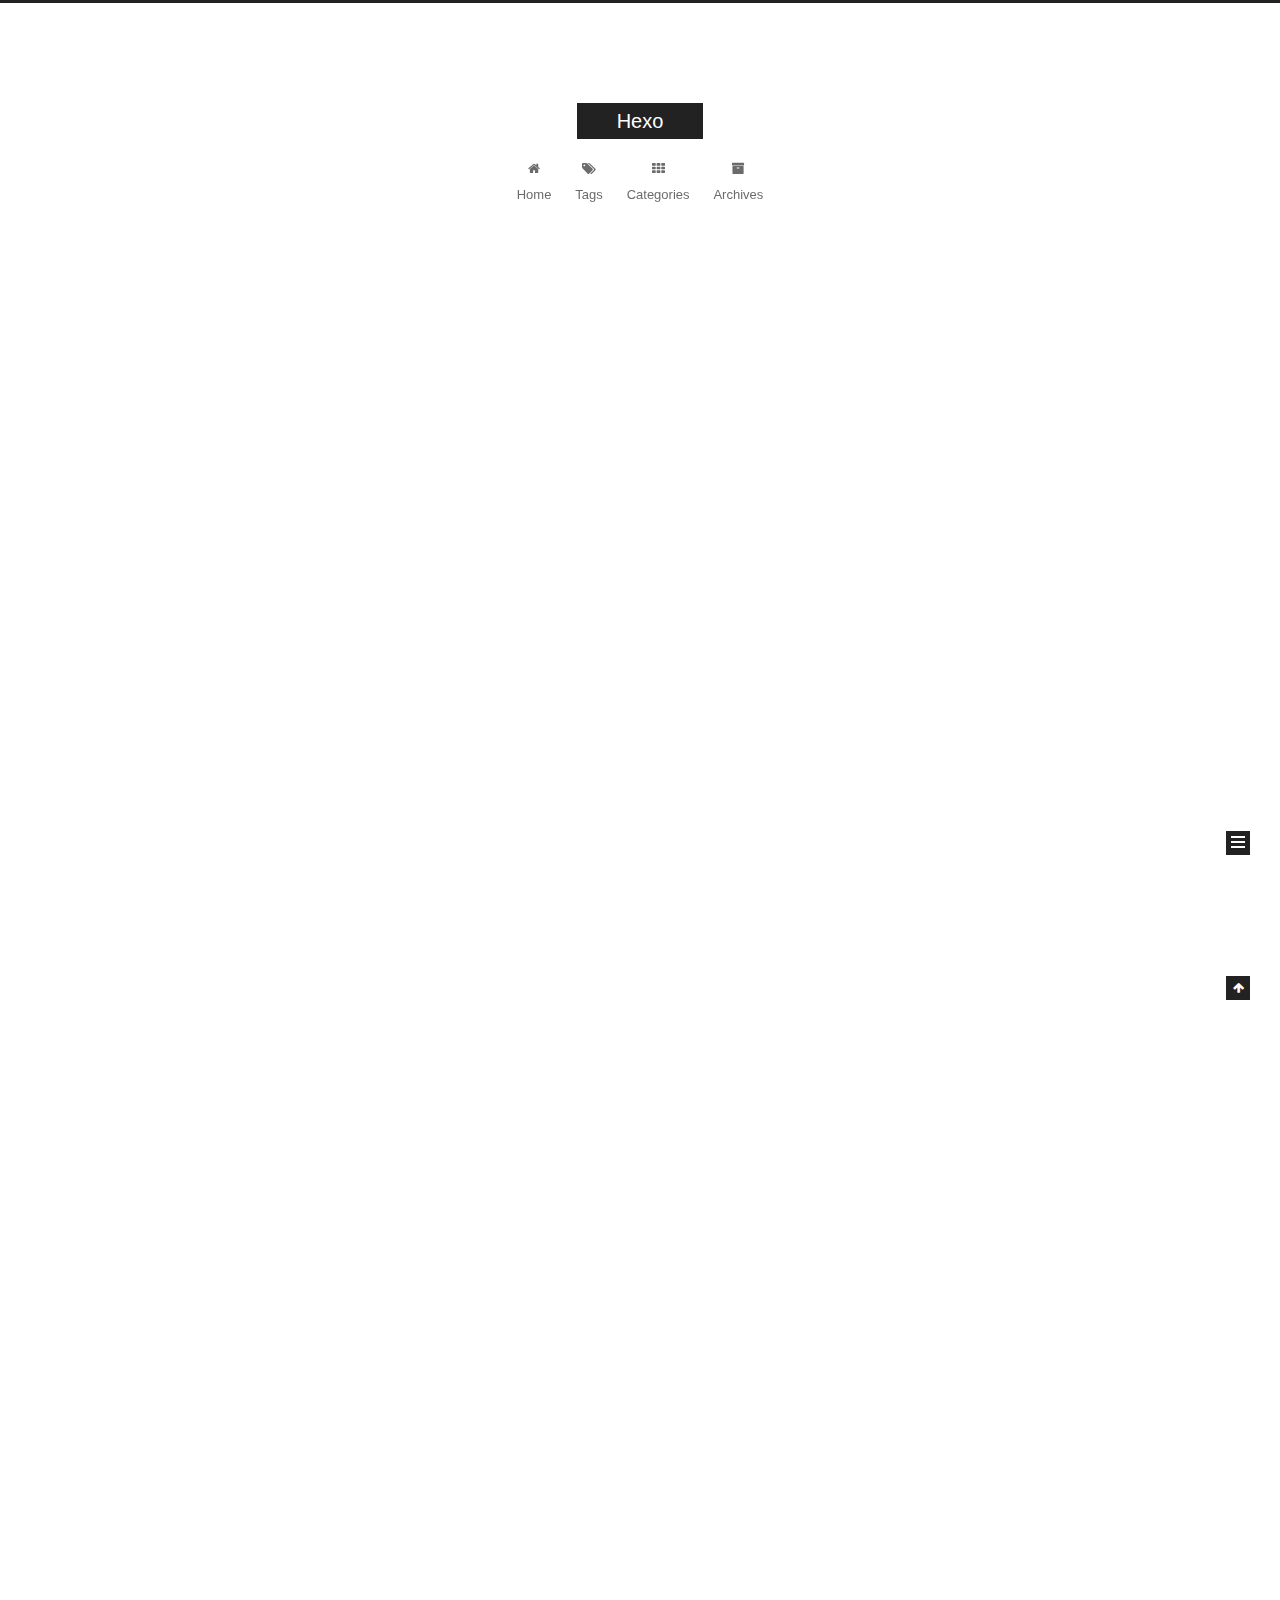
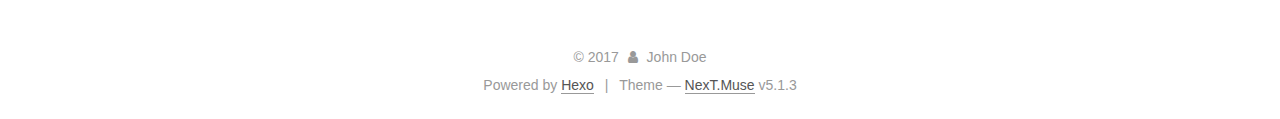
==== commit 0911b940: "Site updated: 2017-10-15 10:48:59" ====
--- a/index.html
+++ b/index.html
@@ -129,6 +129,16 @@
 
 
 
+  <script type="text/javascript">
+    var _hmt = _hmt || [];
+    (function() {
+      var hm = document.createElement("script");
+      hm.src = "https://hm.baidu.com/hm.js?2f3c69a4232e6ef4f7749010fdb8ddd2";
+      var s = document.getElementsByTagName("script")[0];
+      s.parentNode.insertBefore(hm, s);
+    })();
+  </script>
+
 
 
 
@@ -183,7 +193,7 @@
             
               <i class="menu-item-icon fa fa-fw fa-home"></i> <br />
             
-            Startseite
+            Home
           </a>
         </li>
       
@@ -203,7 +213,7 @@
             
               <i class="menu-item-icon fa fa-fw fa-th"></i> <br />
             
-            Kategorien
+            Categories
           </a>
         </li>
       
@@ -213,7 +223,7 @@
             
               <i class="menu-item-icon fa fa-fw fa-archive"></i> <br />
             
-            Archiv
+            Archives
           </a>
         </li>
       
@@ -279,7 +289,7 @@
                 <i class="fa fa-calendar-o"></i>
               </span>
               
-                <span class="post-meta-item-text">Veröffentlicht am</span>
+                <span class="post-meta-item-text">Posted on</span>
               
               <time title="Post created" itemprop="dateCreated datePublished" datetime="2017-10-15T00:37:29+08:00">
                 2017-10-15
@@ -401,7 +411,7 @@
                 <i class="fa fa-calendar-o"></i>
               </span>
               
-                <span class="post-meta-item-text">Veröffentlicht am</span>
+                <span class="post-meta-item-text">Posted on</span>
               
               <time title="Post created" itemprop="dateCreated datePublished" datetime="2017-10-14T20:54:34+08:00">
                 2017-10-14
@@ -534,7 +544,7 @@
                 <a href="/archives/">
               
                   <span class="site-state-item-count">2</span>
-                  <span class="site-state-item-name">Artikel</span>
+                  <span class="site-state-item-name">posts</span>
                 </a>
               </div>
             
@@ -547,7 +557,7 @@
               <div class="site-state-item site-state-tags">
                 <a href="/tags/index.html">
                   <span class="site-state-item-count">2</span>
-                  <span class="site-state-item-name">Tags</span>
+                  <span class="site-state-item-name">tags</span>
                 </a>
               </div>
             
@@ -602,7 +612,7 @@
 </div>
 
 
-  <div class="powered-by">Erstellt mit  <a class="theme-link" target="_blank" href="https://hexo.io">Hexo</a></div>
+  <div class="powered-by">Powered by <a class="theme-link" target="_blank" href="https://hexo.io">Hexo</a></div>
 
 
 
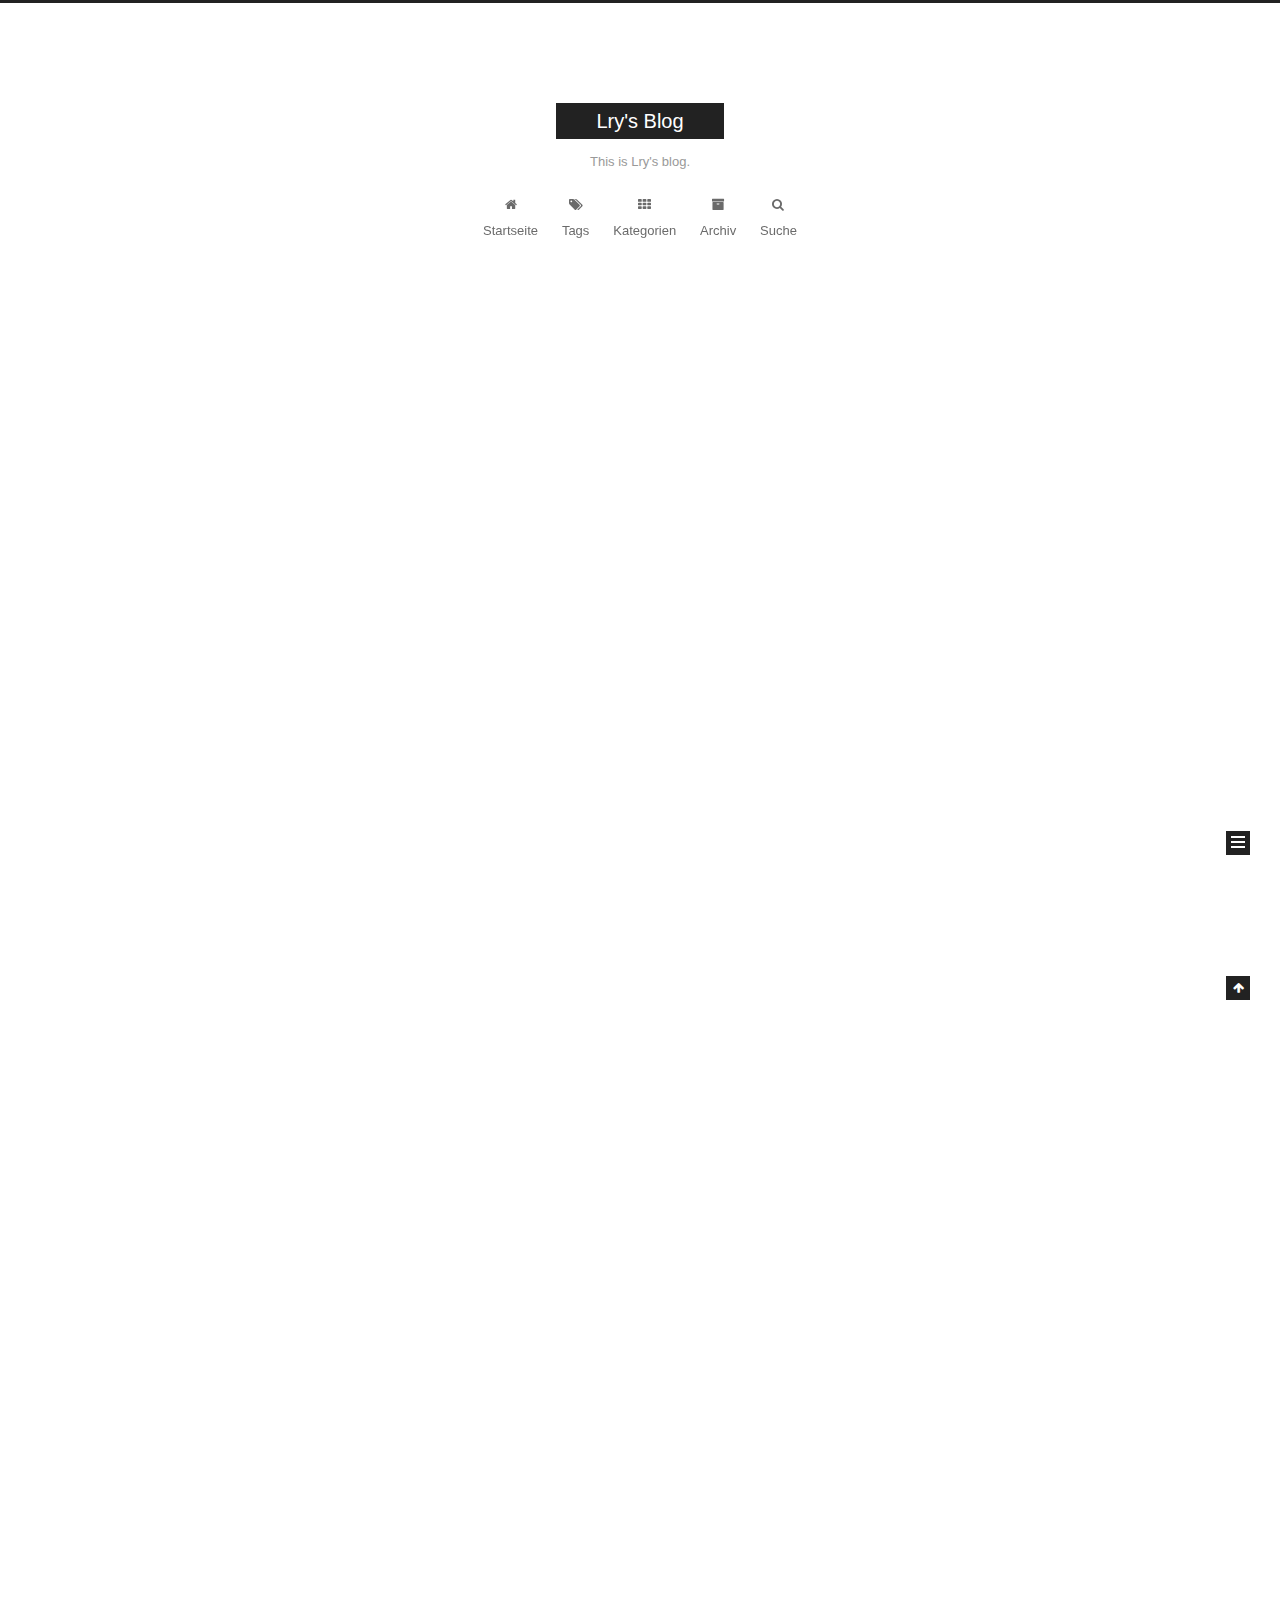
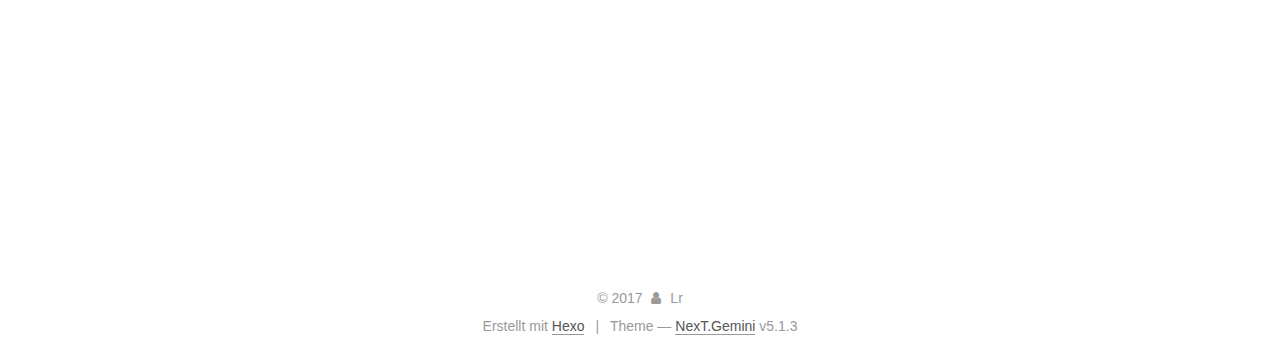
==== commit 1e09add5: "Site updated: 2017-10-15 19:22:09" ====
--- a/index.html
+++ b/index.html
@@ -5,7 +5,7 @@
   
 
 
-<html class="theme-next muse use-motion" lang="">
+<html class="theme-next gemini use-motion" lang="">
 <head>
   <meta charset="UTF-8"/>
 <meta http-equiv="X-UA-Compatible" content="IE=edge" />
@@ -74,19 +74,22 @@
 
 
 
-  <link rel="alternate" href="/atom.xml" title="Hexo" type="application/atom+xml" />
-
-
-
-
-
-
+  <link rel="alternate" href="/atom.xml" title="Lry's Blog" type="application/atom+xml" />
+
+
+
+
+
+
+<meta name="description" content="This is description.">
 <meta property="og:type" content="website">
-<meta property="og:title" content="Hexo">
+<meta property="og:title" content="Lry&#39;s Blog">
 <meta property="og:url" content="http://yoursite.com/index.html">
-<meta property="og:site_name" content="Hexo">
+<meta property="og:site_name" content="Lry&#39;s Blog">
+<meta property="og:description" content="This is description.">
 <meta name="twitter:card" content="summary">
-<meta name="twitter:title" content="Hexo">
+<meta name="twitter:title" content="Lry&#39;s Blog">
+<meta name="twitter:description" content="This is description.">
 
 
 
@@ -94,7 +97,7 @@
   var NexT = window.NexT || {};
   var CONFIG = {
     root: '/',
-    scheme: 'Muse',
+    scheme: 'Gemini',
     version: '5.1.3',
     sidebar: {"position":"left","display":"post","offset":12,"b2t":false,"scrollpercent":false,"onmobile":false},
     fancybox: true,
@@ -122,7 +125,7 @@
 
 
 
-  <title>Hexo</title>
+  <title>Lry's Blog</title>
   
 
 
@@ -163,12 +166,12 @@
     <div class="custom-logo-site-title">
       <a href="/"  class="brand" rel="start">
         <span class="logo-line-before"><i></i></span>
-        <span class="site-title">Hexo</span>
+        <span class="site-title">Lry's Blog</span>
         <span class="logo-line-after"><i></i></span>
       </a>
     </div>
       
-        <p class="site-subtitle"></p>
+        <p class="site-subtitle">This is Lry's blog.</p>
       
   </div>
 
@@ -193,7 +196,7 @@
             
               <i class="menu-item-icon fa fa-fw fa-home"></i> <br />
             
-            Home
+            Startseite
           </a>
         </li>
       
@@ -213,7 +216,7 @@
             
               <i class="menu-item-icon fa fa-fw fa-th"></i> <br />
             
-            Categories
+            Kategorien
           </a>
         </li>
       
@@ -223,15 +226,49 @@
             
               <i class="menu-item-icon fa fa-fw fa-archive"></i> <br />
             
-            Archives
+            Archiv
           </a>
         </li>
       
 
       
+        <li class="menu-item menu-item-search">
+          
+            <a href="javascript:;" class="popup-trigger">
+          
+            
+              <i class="menu-item-icon fa fa-search fa-fw"></i> <br />
+            
+            Suche
+          </a>
+        </li>
+      
     </ul>
   
 
+  
+    <div class="site-search">
+      
+  <div class="popup search-popup local-search-popup">
+  <div class="local-search-header clearfix">
+    <span class="search-icon">
+      <i class="fa fa-search"></i>
+    </span>
+    <span class="popup-btn-close">
+      <i class="fa fa-times-circle"></i>
+    </span>
+    <div class="local-search-input-wrapper">
+      <input autocomplete="off"
+             placeholder="Searching..." spellcheck="false"
+             type="text" id="local-search-input">
+    </div>
+  </div>
+  <div id="local-search-result"></div>
+</div>
+
+
+
+    </div>
   
 </nav>
 
@@ -263,13 +300,13 @@
     <link itemprop="mainEntityOfPage" href="http://yoursite.com/2017/10/15/The-first-article/">
 
     <span hidden itemprop="author" itemscope itemtype="http://schema.org/Person">
-      <meta itemprop="name" content="John Doe">
+      <meta itemprop="name" content="Lr">
       <meta itemprop="description" content="">
       <meta itemprop="image" content="/images/avatar.gif">
     </span>
 
     <span hidden itemprop="publisher" itemscope itemtype="http://schema.org/Organization">
-      <meta itemprop="name" content="Hexo">
+      <meta itemprop="name" content="Lry's Blog">
     </span>
 
     
@@ -289,7 +326,7 @@
                 <i class="fa fa-calendar-o"></i>
               </span>
               
-                <span class="post-meta-item-text">Posted on</span>
+                <span class="post-meta-item-text">Veröffentlicht am</span>
               
               <time title="Post created" itemprop="dateCreated datePublished" datetime="2017-10-15T00:37:29+08:00">
                 2017-10-15
@@ -305,6 +342,17 @@
 
           
             
+              <span class="post-comments-count">
+                <span class="post-meta-divider">|</span>
+                <span class="post-meta-item-icon">
+                  <i class="fa fa-comment-o"></i>
+                </span>
+                <a href="/2017/10/15/The-first-article/#comments" itemprop="discussionUrl">
+                  <span class="post-comments-count disqus-comment-count"
+                        data-disqus-identifier="2017/10/15/The-first-article/" itemprop="commentCount"></span>
+                </a>
+              </span>
+            
           
 
           
@@ -332,9 +380,14 @@
         
           
             <ul>
-<li>遇到了deploy不上github的问题，插件也正常装了啊，后来发现是confog的格式是yml，冒号后边要加一个空格才能写内容！我晕xox </li>
+<li>遇到了deploy不上github的问题，插件正常安装，后来发现是confog.yml的问题，yml格式冒号后边一定要加一个空格才行！我晕xox</li>
 </ul>
-
+<h1 id="试一下目录"><a href="#试一下目录" class="headerlink" title="试一下目录"></a>试一下目录</h1><ol>
+<li></li>
+<li></li>
+<li>hhh</li>
+</ol>
+<h2 id="二级目录"><a href="#二级目录" class="headerlink" title="二级目录"></a>二级目录</h2>
           
         
       
@@ -385,13 +438,13 @@
     <link itemprop="mainEntityOfPage" href="http://yoursite.com/2017/10/14/hello-world/">
 
     <span hidden itemprop="author" itemscope itemtype="http://schema.org/Person">
-      <meta itemprop="name" content="John Doe">
+      <meta itemprop="name" content="Lr">
       <meta itemprop="description" content="">
       <meta itemprop="image" content="/images/avatar.gif">
     </span>
 
     <span hidden itemprop="publisher" itemscope itemtype="http://schema.org/Organization">
-      <meta itemprop="name" content="Hexo">
+      <meta itemprop="name" content="Lry's Blog">
     </span>
 
     
@@ -411,7 +464,7 @@
                 <i class="fa fa-calendar-o"></i>
               </span>
               
-                <span class="post-meta-item-text">Posted on</span>
+                <span class="post-meta-item-text">Veröffentlicht am</span>
               
               <time title="Post created" itemprop="dateCreated datePublished" datetime="2017-10-14T20:54:34+08:00">
                 2017-10-14
@@ -426,6 +479,17 @@
           
 
           
+            
+              <span class="post-comments-count">
+                <span class="post-meta-divider">|</span>
+                <span class="post-meta-item-icon">
+                  <i class="fa fa-comment-o"></i>
+                </span>
+                <a href="/2017/10/14/hello-world/#comments" itemprop="discussionUrl">
+                  <span class="post-comments-count disqus-comment-count"
+                        data-disqus-identifier="2017/10/14/hello-world/" itemprop="commentCount"></span>
+                </a>
+              </span>
             
           
 
@@ -532,8 +596,8 @@
         <div class="site-overview">
           <div class="site-author motion-element" itemprop="author" itemscope itemtype="http://schema.org/Person">
             
-              <p class="site-author-name" itemprop="name">John Doe</p>
-              <p class="site-description motion-element" itemprop="description"></p>
+              <p class="site-author-name" itemprop="name">Lr</p>
+              <p class="site-description motion-element" itemprop="description">This is description.</p>
           </div>
 
           <nav class="site-state motion-element">
@@ -544,7 +608,7 @@
                 <a href="/archives/">
               
                   <span class="site-state-item-count">2</span>
-                  <span class="site-state-item-name">posts</span>
+                  <span class="site-state-item-name">Artikel</span>
                 </a>
               </div>
             
@@ -557,7 +621,7 @@
               <div class="site-state-item site-state-tags">
                 <a href="/tags/index.html">
                   <span class="site-state-item-count">2</span>
-                  <span class="site-state-item-name">tags</span>
+                  <span class="site-state-item-name">Tags</span>
                 </a>
               </div>
             
@@ -606,13 +670,13 @@
   <span class="with-love">
     <i class="fa fa-user"></i>
   </span>
-  <span class="author" itemprop="copyrightHolder">John Doe</span>
+  <span class="author" itemprop="copyrightHolder">Lr</span>
 
   
 </div>
 
 
-  <div class="powered-by">Powered by <a class="theme-link" target="_blank" href="https://hexo.io">Hexo</a></div>
+  <div class="powered-by">Erstellt mit  <a class="theme-link" target="_blank" href="https://hexo.io">Hexo</a></div>
 
 
 
@@ -620,7 +684,7 @@
 
 
 
-  <div class="theme-info">Theme &mdash; <a class="theme-link" target="_blank" href="https://github.com/iissnan/hexo-theme-next">NexT.Muse</a> v5.1.3</div>
+  <div class="theme-info">Theme &mdash; <a class="theme-link" target="_blank" href="https://github.com/iissnan/hexo-theme-next">NexT.Gemini</a> v5.1.3</div>
 
 
 
@@ -720,6 +784,13 @@
   
   
 
+
+  <script type="text/javascript" src="/js/src/affix.js?v=5.1.3"></script>
+
+  <script type="text/javascript" src="/js/src/schemes/pisces.js?v=5.1.3"></script>
+
+
+
   
 
   
@@ -734,6 +805,14 @@
 
   
 
+    
+      <script id="dsq-count-scr" src="https://Lr.disqus.com/count.js" async></script>
+    
+
+    
+
+  
+
 
 
 
@@ -749,20 +828,333 @@
 
 
 
-  
-
-
-
-
-
-
-
-
-
-
-
-
-  
+
+
+
+
+
+
+
+
+
+  
+
+  <script type="text/javascript">
+    // Popup Window;
+    var isfetched = false;
+    var isXml = true;
+    // Search DB path;
+    var search_path = "search.xml";
+    if (search_path.length === 0) {
+      search_path = "search.xml";
+    } else if (/json$/i.test(search_path)) {
+      isXml = false;
+    }
+    var path = "/" + search_path;
+    // monitor main search box;
+
+    var onPopupClose = function (e) {
+      $('.popup').hide();
+      $('#local-search-input').val('');
+      $('.search-result-list').remove();
+      $('#no-result').remove();
+      $(".local-search-pop-overlay").remove();
+      $('body').css('overflow', '');
+    }
+
+    function proceedsearch() {
+      $("body")
+        .append('<div class="search-popup-overlay local-search-pop-overlay"></div>')
+        .css('overflow', 'hidden');
+      $('.search-popup-overlay').click(onPopupClose);
+      $('.popup').toggle();
+      var $localSearchInput = $('#local-search-input');
+      $localSearchInput.attr("autocapitalize", "none");
+      $localSearchInput.attr("autocorrect", "off");
+      $localSearchInput.focus();
+    }
+
+    // search function;
+    var searchFunc = function(path, search_id, content_id) {
+      'use strict';
+
+      // start loading animation
+      $("body")
+        .append('<div class="search-popup-overlay local-search-pop-overlay">' +
+          '<div id="search-loading-icon">' +
+          '<i class="fa fa-spinner fa-pulse fa-5x fa-fw"></i>' +
+          '</div>' +
+          '</div>')
+        .css('overflow', 'hidden');
+      $("#search-loading-icon").css('margin', '20% auto 0 auto').css('text-align', 'center');
+
+      $.ajax({
+        url: path,
+        dataType: isXml ? "xml" : "json",
+        async: true,
+        success: function(res) {
+          // get the contents from search data
+          isfetched = true;
+          $('.popup').detach().appendTo('.header-inner');
+          var datas = isXml ? $("entry", res).map(function() {
+            return {
+              title: $("title", this).text(),
+              content: $("content",this).text(),
+              url: $("url" , this).text()
+            };
+          }).get() : res;
+          var input = document.getElementById(search_id);
+          var resultContent = document.getElementById(content_id);
+          var inputEventFunction = function() {
+            var searchText = input.value.trim().toLowerCase();
+            var keywords = searchText.split(/[\s\-]+/);
+            if (keywords.length > 1) {
+              keywords.push(searchText);
+            }
+            var resultItems = [];
+            if (searchText.length > 0) {
+              // perform local searching
+              datas.forEach(function(data) {
+                var isMatch = false;
+                var hitCount = 0;
+                var searchTextCount = 0;
+                var title = data.title.trim();
+                var titleInLowerCase = title.toLowerCase();
+                var content = data.content.trim().replace(/<[^>]+>/g,"");
+                var contentInLowerCase = content.toLowerCase();
+                var articleUrl = decodeURIComponent(data.url);
+                var indexOfTitle = [];
+                var indexOfContent = [];
+                // only match articles with not empty titles
+                if(title != '') {
+                  keywords.forEach(function(keyword) {
+                    function getIndexByWord(word, text, caseSensitive) {
+                      var wordLen = word.length;
+                      if (wordLen === 0) {
+                        return [];
+                      }
+                      var startPosition = 0, position = [], index = [];
+                      if (!caseSensitive) {
+                        text = text.toLowerCase();
+                        word = word.toLowerCase();
+                      }
+                      while ((position = text.indexOf(word, startPosition)) > -1) {
+                        index.push({position: position, word: word});
+                        startPosition = position + wordLen;
+                      }
+                      return index;
+                    }
+
+                    indexOfTitle = indexOfTitle.concat(getIndexByWord(keyword, titleInLowerCase, false));
+                    indexOfContent = indexOfContent.concat(getIndexByWord(keyword, contentInLowerCase, false));
+                  });
+                  if (indexOfTitle.length > 0 || indexOfContent.length > 0) {
+                    isMatch = true;
+                    hitCount = indexOfTitle.length + indexOfContent.length;
+                  }
+                }
+
+                // show search results
+
+                if (isMatch) {
+                  // sort index by position of keyword
+
+                  [indexOfTitle, indexOfContent].forEach(function (index) {
+                    index.sort(function (itemLeft, itemRight) {
+                      if (itemRight.position !== itemLeft.position) {
+                        return itemRight.position - itemLeft.position;
+                      } else {
+                        return itemLeft.word.length - itemRight.word.length;
+                      }
+                    });
+                  });
+
+                  // merge hits into slices
+
+                  function mergeIntoSlice(text, start, end, index) {
+                    var item = index[index.length - 1];
+                    var position = item.position;
+                    var word = item.word;
+                    var hits = [];
+                    var searchTextCountInSlice = 0;
+                    while (position + word.length <= end && index.length != 0) {
+                      if (word === searchText) {
+                        searchTextCountInSlice++;
+                      }
+                      hits.push({position: position, length: word.length});
+                      var wordEnd = position + word.length;
+
+                      // move to next position of hit
+
+                      index.pop();
+                      while (index.length != 0) {
+                        item = index[index.length - 1];
+                        position = item.position;
+                        word = item.word;
+                        if (wordEnd > position) {
+                          index.pop();
+                        } else {
+                          break;
+                        }
+                      }
+                    }
+                    searchTextCount += searchTextCountInSlice;
+                    return {
+                      hits: hits,
+                      start: start,
+                      end: end,
+                      searchTextCount: searchTextCountInSlice
+                    };
+                  }
+
+                  var slicesOfTitle = [];
+                  if (indexOfTitle.length != 0) {
+                    slicesOfTitle.push(mergeIntoSlice(title, 0, title.length, indexOfTitle));
+                  }
+
+                  var slicesOfContent = [];
+                  while (indexOfContent.length != 0) {
+                    var item = indexOfContent[indexOfContent.length - 1];
+                    var position = item.position;
+                    var word = item.word;
+                    // cut out 100 characters
+                    var start = position - 20;
+                    var end = position + 80;
+                    if(start < 0){
+                      start = 0;
+                    }
+                    if (end < position + word.length) {
+                      end = position + word.length;
+                    }
+                    if(end > content.length){
+                      end = content.length;
+                    }
+                    slicesOfContent.push(mergeIntoSlice(content, start, end, indexOfContent));
+                  }
+
+                  // sort slices in content by search text's count and hits' count
+
+                  slicesOfContent.sort(function (sliceLeft, sliceRight) {
+                    if (sliceLeft.searchTextCount !== sliceRight.searchTextCount) {
+                      return sliceRight.searchTextCount - sliceLeft.searchTextCount;
+                    } else if (sliceLeft.hits.length !== sliceRight.hits.length) {
+                      return sliceRight.hits.length - sliceLeft.hits.length;
+                    } else {
+                      return sliceLeft.start - sliceRight.start;
+                    }
+                  });
+
+                  // select top N slices in content
+
+                  var upperBound = parseInt('1');
+                  if (upperBound >= 0) {
+                    slicesOfContent = slicesOfContent.slice(0, upperBound);
+                  }
+
+                  // highlight title and content
+
+                  function highlightKeyword(text, slice) {
+                    var result = '';
+                    var prevEnd = slice.start;
+                    slice.hits.forEach(function (hit) {
+                      result += text.substring(prevEnd, hit.position);
+                      var end = hit.position + hit.length;
+                      result += '<b class="search-keyword">' + text.substring(hit.position, end) + '</b>';
+                      prevEnd = end;
+                    });
+                    result += text.substring(prevEnd, slice.end);
+                    return result;
+                  }
+
+                  var resultItem = '';
+
+                  if (slicesOfTitle.length != 0) {
+                    resultItem += "<li><a href='" + articleUrl + "' class='search-result-title'>" + highlightKeyword(title, slicesOfTitle[0]) + "</a>";
+                  } else {
+                    resultItem += "<li><a href='" + articleUrl + "' class='search-result-title'>" + title + "</a>";
+                  }
+
+                  slicesOfContent.forEach(function (slice) {
+                    resultItem += "<a href='" + articleUrl + "'>" +
+                      "<p class=\"search-result\">" + highlightKeyword(content, slice) +
+                      "...</p>" + "</a>";
+                  });
+
+                  resultItem += "</li>";
+                  resultItems.push({
+                    item: resultItem,
+                    searchTextCount: searchTextCount,
+                    hitCount: hitCount,
+                    id: resultItems.length
+                  });
+                }
+              })
+            };
+            if (keywords.length === 1 && keywords[0] === "") {
+              resultContent.innerHTML = '<div id="no-result"><i class="fa fa-search fa-5x" /></div>'
+            } else if (resultItems.length === 0) {
+              resultContent.innerHTML = '<div id="no-result"><i class="fa fa-frown-o fa-5x" /></div>'
+            } else {
+              resultItems.sort(function (resultLeft, resultRight) {
+                if (resultLeft.searchTextCount !== resultRight.searchTextCount) {
+                  return resultRight.searchTextCount - resultLeft.searchTextCount;
+                } else if (resultLeft.hitCount !== resultRight.hitCount) {
+                  return resultRight.hitCount - resultLeft.hitCount;
+                } else {
+                  return resultRight.id - resultLeft.id;
+                }
+              });
+              var searchResultList = '<ul class=\"search-result-list\">';
+              resultItems.forEach(function (result) {
+                searchResultList += result.item;
+              })
+              searchResultList += "</ul>";
+              resultContent.innerHTML = searchResultList;
+            }
+          }
+
+          if ('auto' === 'auto') {
+            input.addEventListener('input', inputEventFunction);
+          } else {
+            $('.search-icon').click(inputEventFunction);
+            input.addEventListener('keypress', function (event) {
+              if (event.keyCode === 13) {
+                inputEventFunction();
+              }
+            });
+          }
+
+          // remove loading animation
+          $(".local-search-pop-overlay").remove();
+          $('body').css('overflow', '');
+
+          proceedsearch();
+        }
+      });
+    }
+
+    // handle and trigger popup window;
+    $('.popup-trigger').click(function(e) {
+      e.stopPropagation();
+      if (isfetched === false) {
+        searchFunc(path, 'local-search-input', 'local-search-result');
+      } else {
+        proceedsearch();
+      };
+    });
+
+    $('.popup-btn-close').click(onPopupClose);
+    $('.popup').click(function(e){
+      e.stopPropagation();
+    });
+    $(document).on('keyup', function (event) {
+      var shouldDismissSearchPopup = event.which === 27 &&
+        $('.search-popup').is(':visible');
+      if (shouldDismissSearchPopup) {
+        onPopupClose();
+      }
+    });
+  </script>
 
 
 
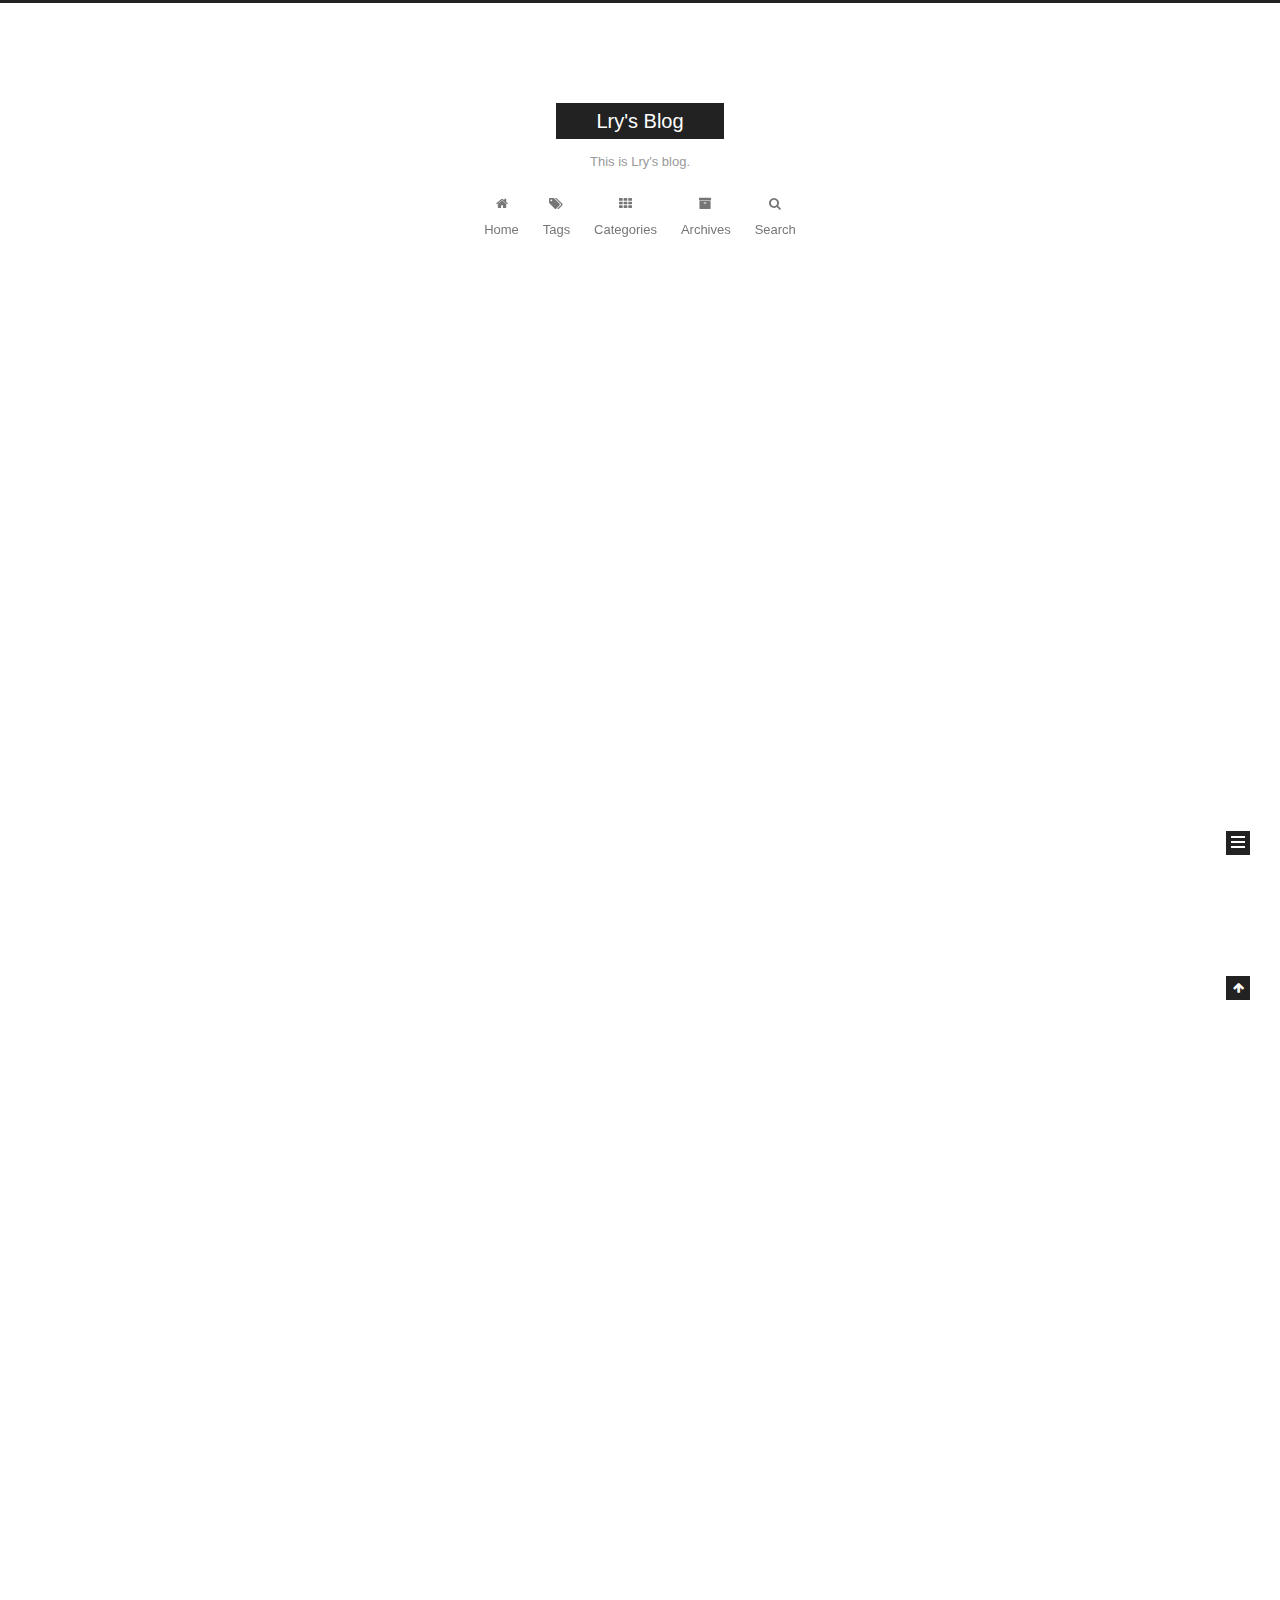
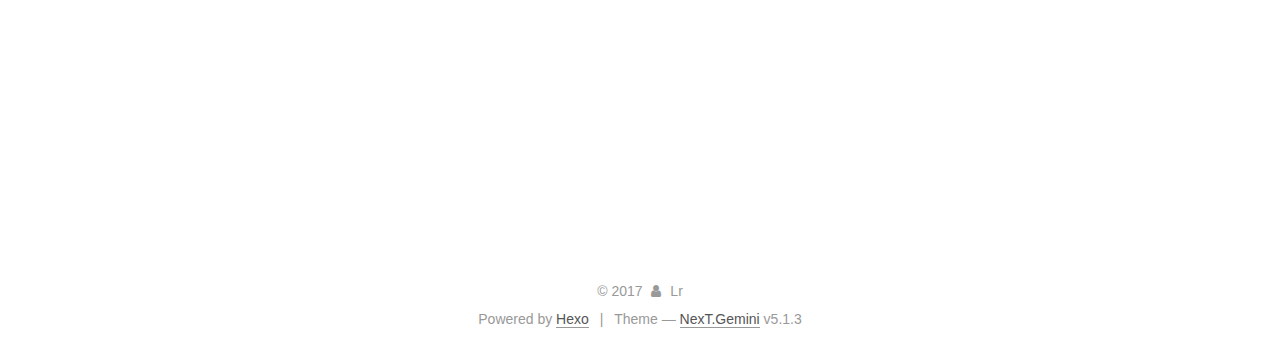
==== commit c2276464: "Site updated: 2017-10-15 19:37:08" ====
--- a/index.html
+++ b/index.html
@@ -196,7 +196,7 @@
             
               <i class="menu-item-icon fa fa-fw fa-home"></i> <br />
             
-            Startseite
+            Home
           </a>
         </li>
       
@@ -216,7 +216,7 @@
             
               <i class="menu-item-icon fa fa-fw fa-th"></i> <br />
             
-            Kategorien
+            Categories
           </a>
         </li>
       
@@ -226,7 +226,7 @@
             
               <i class="menu-item-icon fa fa-fw fa-archive"></i> <br />
             
-            Archiv
+            Archives
           </a>
         </li>
       
@@ -239,7 +239,7 @@
             
               <i class="menu-item-icon fa fa-search fa-fw"></i> <br />
             
-            Suche
+            Search
           </a>
         </li>
       
@@ -326,7 +326,7 @@
                 <i class="fa fa-calendar-o"></i>
               </span>
               
-                <span class="post-meta-item-text">Veröffentlicht am</span>
+                <span class="post-meta-item-text">Posted on</span>
               
               <time title="Post created" itemprop="dateCreated datePublished" datetime="2017-10-15T00:37:29+08:00">
                 2017-10-15
@@ -380,14 +380,12 @@
         
           
             <ul>
-<li>遇到了deploy不上github的问题，插件正常安装，后来发现是confog.yml的问题，yml格式冒号后边一定要加一个空格才行！我晕xox</li>
+<li>配置到需要deploy到github时，插件正常安装，输入hexo d命令，什么也没有显示。后来发现是confog.yml的问题，yml格式冒号后边一定要加一个空格才行xox</li>
 </ul>
-<h1 id="试一下目录"><a href="#试一下目录" class="headerlink" title="试一下目录"></a>试一下目录</h1><ol>
-<li></li>
-<li></li>
-<li>hhh</li>
-</ol>
-<h2 id="二级目录"><a href="#二级目录" class="headerlink" title="二级目录"></a>二级目录</h2>
+<ul>
+<li>更换背景的方法：<br>要更换的背景图片放在next主题的source/images目录下，然后修改next/source/css/_custom/custom.yml文件，添加如下代码：<figure class="highlight plain"><table><tr><td class="gutter"><pre><div class="line">1</div><div class="line">2</div><div class="line">3</div></pre></td><td class="code"><pre><div class="line">body&#123;</div><div class="line">   background: url(/images/background.jpg)</div><div class="line">&#125;</div></pre></td></tr></table></figure></li>
+</ul>
+
           
         
       
@@ -464,7 +462,7 @@
                 <i class="fa fa-calendar-o"></i>
               </span>
               
-                <span class="post-meta-item-text">Veröffentlicht am</span>
+                <span class="post-meta-item-text">Posted on</span>
               
               <time title="Post created" itemprop="dateCreated datePublished" datetime="2017-10-14T20:54:34+08:00">
                 2017-10-14
@@ -608,7 +606,7 @@
                 <a href="/archives/">
               
                   <span class="site-state-item-count">2</span>
-                  <span class="site-state-item-name">Artikel</span>
+                  <span class="site-state-item-name">posts</span>
                 </a>
               </div>
             
@@ -621,7 +619,7 @@
               <div class="site-state-item site-state-tags">
                 <a href="/tags/index.html">
                   <span class="site-state-item-count">2</span>
-                  <span class="site-state-item-name">Tags</span>
+                  <span class="site-state-item-name">tags</span>
                 </a>
               </div>
             
@@ -676,7 +674,7 @@
 </div>
 
 
-  <div class="powered-by">Erstellt mit  <a class="theme-link" target="_blank" href="https://hexo.io">Hexo</a></div>
+  <div class="powered-by">Powered by <a class="theme-link" target="_blank" href="https://hexo.io">Hexo</a></div>
 
 
 
